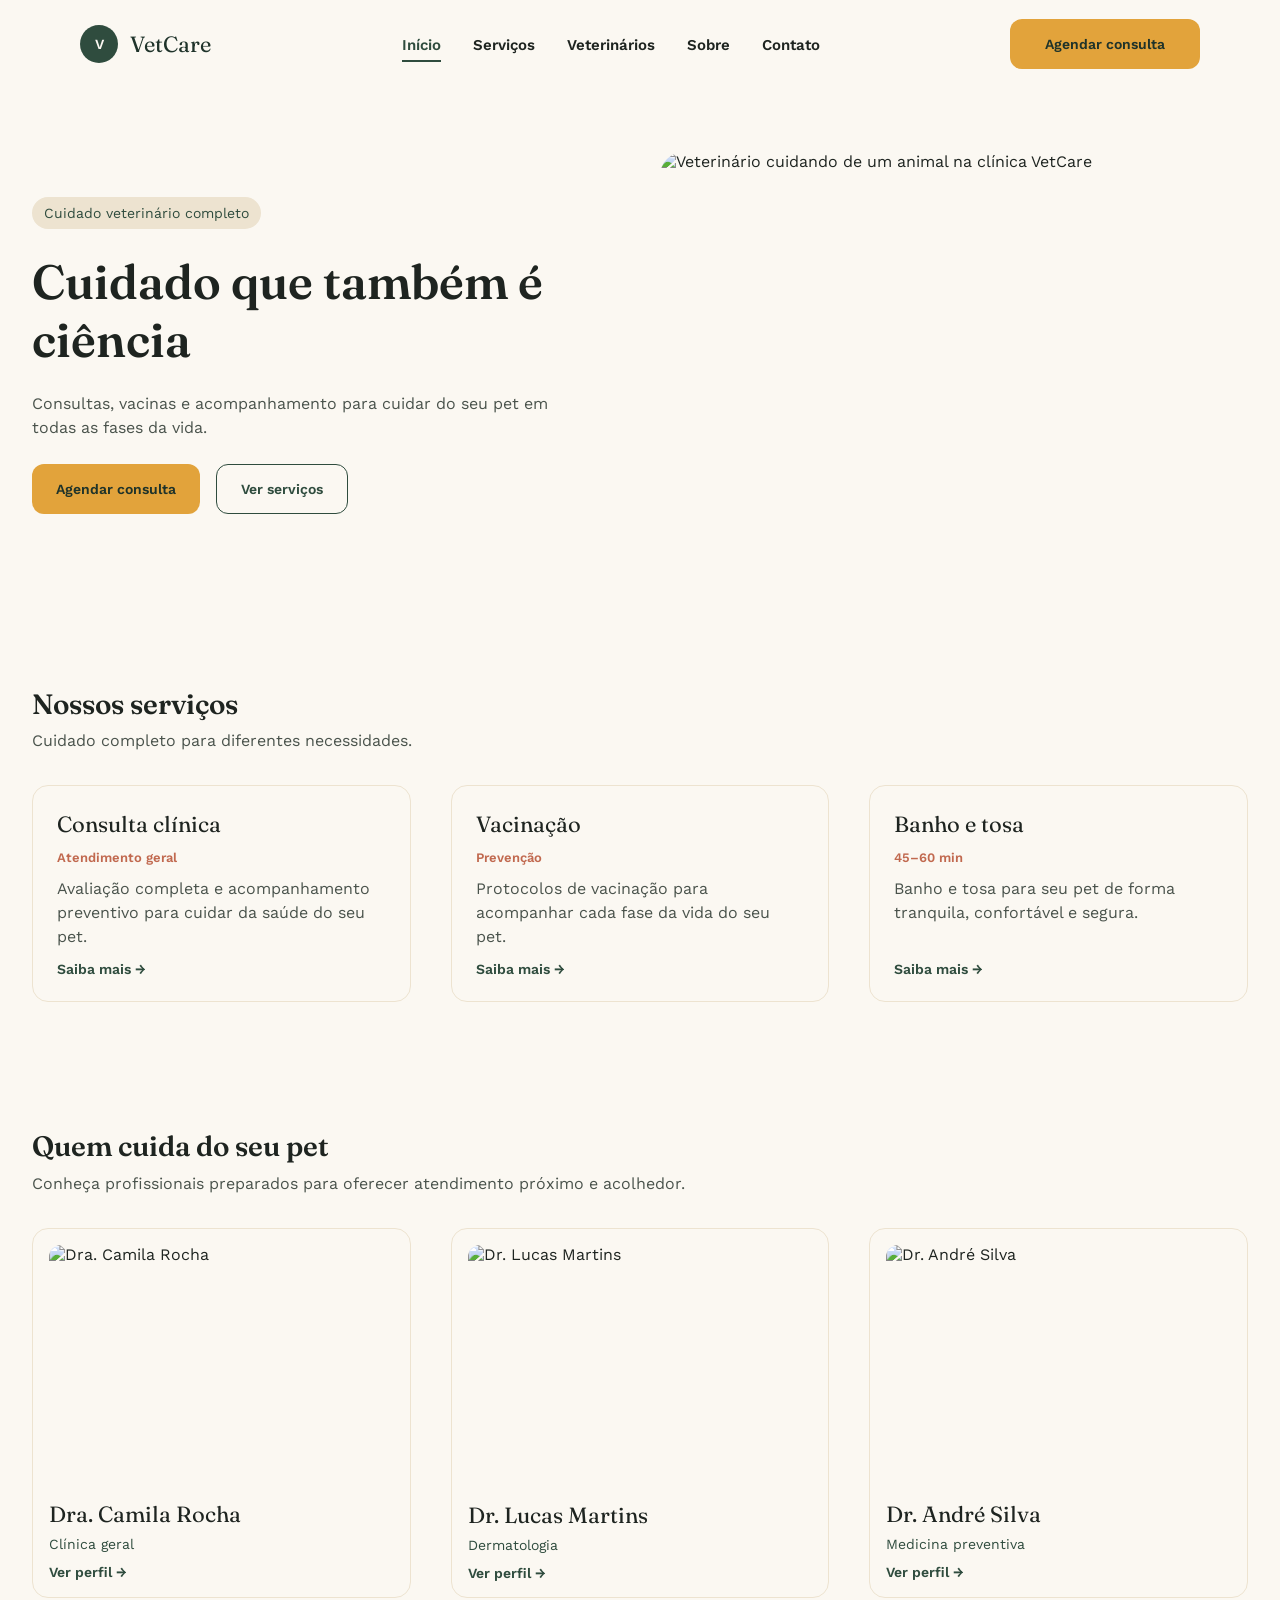
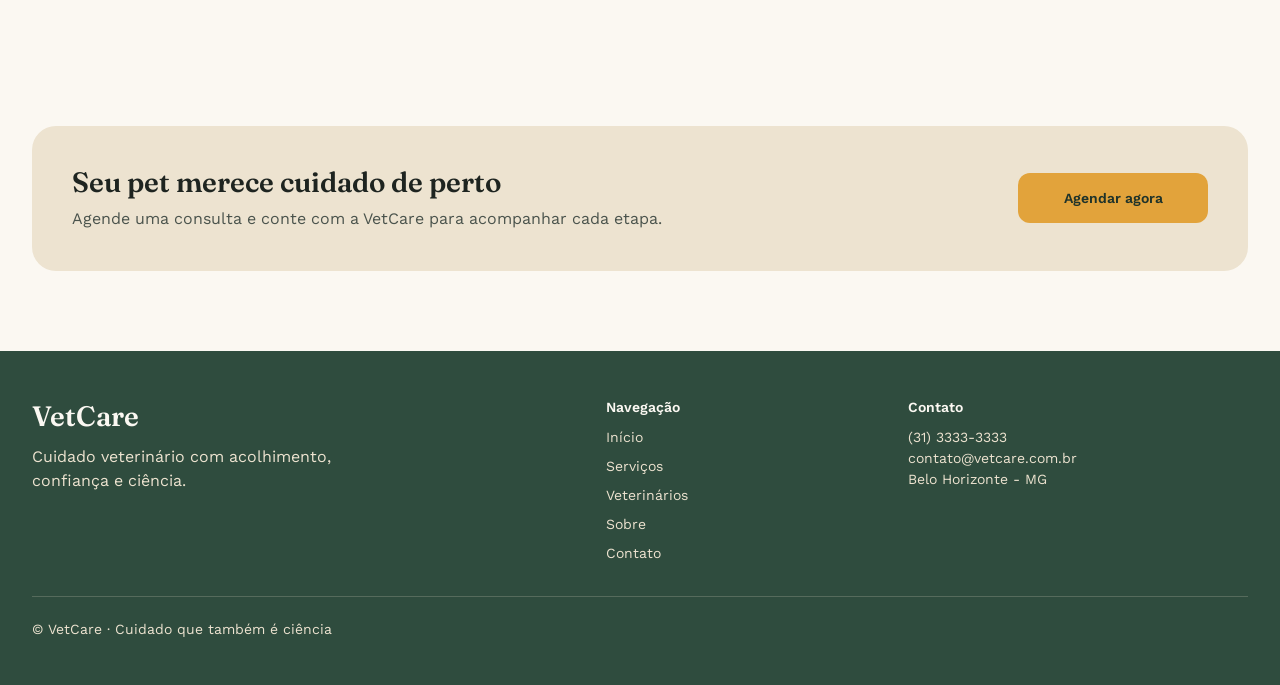
==== index.html @ f1a3d3ef "Pagina_Home" ====
<!DOCTYPE html>
<html lang="pt-BR">

<head>
    <meta charset="UTF-8">

    <meta
        name="viewport"
        content="width=device-width, initial-scale=1.0"
    >

    <title>VetCare | Clínica Veterinária</title>

    <link
        rel="preconnect"
        href="https://fonts.googleapis.com"
    >

    <link
        rel="preconnect"
        href="https://fonts.gstatic.com"
        crossorigin
    >

    <link
        href="https://fonts.googleapis.com/css2?family=Fraunces:opsz,wght@9..144,400;9..144,600&family=Work+Sans:wght@400;600&display=swap"
        rel="stylesheet"
    >

    <link
        rel="stylesheet"
        href="./Styles/Home.css"
    >
</head>

<body>

    <!-- ==================================================
         HEADER
    =================================================== -->

    <header class="cabecalho">

        <div class="cabecalho__conteudo">

            <!-- Logo -->

            <a
                href="./index.html"
                class="logo"
                aria-label="Ir para o início"
            >

                <span
                    class="logo__simbolo"
                    aria-hidden="true"
                >
                    V
                </span>

                <span class="logo__nome">
                    VetCare
                </span>

            </a>


            <!-- Controle do menu mobile -->

            <input
                type="checkbox"
                id="menu-mobile"
                class="menu-mobile__controle"
            >


            <!-- Botão hambúrguer -->

            <label
                for="menu-mobile"
                class="menu-mobile__botao"
                aria-label="Abrir menu"
            >

                <span></span>
                <span></span>
                <span></span>

            </label>


            <!-- Navegação -->

            <nav
                class="navegacao"
                aria-label="Navegação principal"
            >

                <ul class="navegacao__lista">

                    <li>
                        <a
                            href="./index.html"
                            class="navegacao__link navegacao__link--ativo"
                        >
                            Início
                        </a>
                    </li>

                    <li>
                        <a
                            href="./servicos.html"
                            class="navegacao__link"
                        >
                            Serviços
                        </a>
                    </li>

                    <li>
                        <a
                            href="./veterinarios.html"
                            class="navegacao__link"
                        >
                            Veterinários
                        </a>
                    </li>

                    <li>
                        <a
                            href="./sobre.html"
                            class="navegacao__link"
                        >
                            Sobre
                        </a>
                    </li>

                    <li>
                        <a
                            href="./contato.html"
                            class="navegacao__link"
                        >
                            Contato
                        </a>
                    </li>

                </ul>

                <!-- CTA dentro do menu mobile -->

                <a
                    href="./agendamento.html"
                    class="botao botao--primario navegacao__agendar"
                >
                    Agendar consulta
                </a>

            </nav>


            <!-- CTA desktop -->

            <a
                href="./agendamento.html"
                class="botao botao--primario cabecalho__agendar"
            >
                Agendar consulta
            </a>

        </div>

    </header>


    <!-- ==================================================
         CONTEÚDO PRINCIPAL
    =================================================== -->

    <main>

        <!-- ==================================================
             HERO
        =================================================== -->

        <section class="hero">

            <div class="container hero__conteudo">

                <!-- Texto -->

                <div class="hero__texto">

                    <span class="badge">
                        Cuidado veterinário completo
                    </span>

                    <h1 class="hero__titulo">
                        Cuidado que também é ciência
                    </h1>

                    <p class="hero__descricao">
                        Consultas, vacinas e acompanhamento para cuidar
                        do seu pet em todas as fases da vida.
                    </p>

                    <div class="hero__acoes">

                        <a
                            href="./agendamento.html"
                            class="botao botao--primario"
                        >
                            Agendar consulta
                        </a>

                        <a
                            href="./servicos.html"
                            class="botao botao--secundario"
                        >
                            Ver serviços
                        </a>

                    </div>

                </div>


                <!-- Imagem principal -->

                <div class="hero__imagem">

                    <img
                        src="./assets/images/hero-vetcare.jpg"
                        alt="Veterinário cuidando de um animal na clínica VetCare"
                    >

                </div>

            </div>

        </section>


        <!-- ==================================================
             SERVIÇOS
        =================================================== -->

        <section class="servicos">

            <div class="container">

                <header class="secao__cabecalho">

                    <h2 class="secao__titulo">
                        Nossos serviços
                    </h2>

                    <p class="secao__descricao">
                        Cuidado completo para diferentes necessidades.
                    </p>

                </header>


                <!-- ==========================================
                     CARROSSEL MOBILE
                =========================================== -->

                <div class="carrossel-servicos">

                    <div class="carrossel-servicos__trilho">

                        <!-- Slide 01 -->

                        <article class="carrossel-servicos__slide">

                            <img
                                src="./assets/images/servico-consulta.jpg"
                                alt="Consulta veterinária"
                            >

                            <div class="carrossel-servicos__conteudo">

                                <span>
                                    Atendimento geral
                                </span>

                                <h3>
                                    Consulta clínica
                                </h3>

                            </div>

                        </article>


                        <!-- Slide 02 -->

                        <article class="carrossel-servicos__slide">

                            <img
                                src="./assets/images/servico-vacinacao.jpg"
                                alt="Vacinação veterinária"
                            >

                            <div class="carrossel-servicos__conteudo">

                                <span>
                                    Prevenção
                                </span>

                                <h3>
                                    Vacinação
                                </h3>

                            </div>

                        </article>


                        <!-- Slide 03 -->

                        <article class="carrossel-servicos__slide">

                            <img
                                src="./assets/images/servico-banho-tosa.jpg"
                                alt="Serviço de banho e tosa"
                            >

                            <div class="carrossel-servicos__conteudo">

                                <span>
                                    Cuidado
                                </span>

                                <h3>
                                    Banho e tosa
                                </h3>

                            </div>

                        </article>


                        <!--
                            Repetimos o primeiro slide no final.

                            Isso ajuda a deixar a animação automática
                            mais suave quando trabalharmos com keyframes.
                        -->

                        <article
                            class="carrossel-servicos__slide"
                            aria-hidden="true"
                        >

                            <img
                                src="./assets/images/servico-consulta.jpg"
                                alt=""
                            >

                            <div class="carrossel-servicos__conteudo">

                                <span>
                                    Atendimento geral
                                </span>

                                <h3>
                                    Consulta clínica
                                </h3>

                            </div>

                        </article>

                    </div>

                </div>


                <!-- ==========================================
                     CARDS DESKTOP
                =========================================== -->

                <div class="servicos__grade">

                    <!-- Serviço 01 -->

                    <article class="card-servico">

                        <h3 class="card-servico__titulo">
                            Consulta clínica
                        </h3>

                        <span class="card-servico__categoria">
                            Atendimento geral
                        </span>

                        <p class="card-servico__descricao">
                            Avaliação completa e acompanhamento preventivo
                            para cuidar da saúde do seu pet.
                        </p>

                        <a
                            href="./detalhes-servico.html"
                            class="card-servico__link"
                        >
                            Saiba mais →
                        </a>

                    </article>


                    <!-- Serviço 02 -->

                    <article class="card-servico">

                        <h3 class="card-servico__titulo">
                            Vacinação
                        </h3>

                        <span class="card-servico__categoria">
                            Prevenção
                        </span>

                        <p class="card-servico__descricao">
                            Protocolos de vacinação para acompanhar
                            cada fase da vida do seu pet.
                        </p>

                        <a
                            href="./detalhes-servico.html"
                            class="card-servico__link"
                        >
                            Saiba mais →
                        </a>

                    </article>


                    <!-- Serviço 03 -->

                    <article class="card-servico">

                        <h3 class="card-servico__titulo">
                            Banho e tosa
                        </h3>

                        <span class="card-servico__categoria">
                            45–60 min
                        </span>

                        <p class="card-servico__descricao">
                            Banho e tosa para seu pet de forma
                            tranquila, confortável e segura.
                        </p>

                        <a
                            href="./detalhes-servico.html"
                            class="card-servico__link"
                        >
                            Saiba mais →
                        </a>

                    </article>

                </div>

            </div>

        </section>


        <!-- ==================================================
             VETERINÁRIOS
        =================================================== -->

        <section class="veterinarios">

            <div class="container">

                <header class="secao__cabecalho">

                    <h2 class="secao__titulo">
                        Quem cuida do seu pet
                    </h2>

                    <p class="secao__descricao">
                        Conheça profissionais preparados para oferecer
                        atendimento próximo e acolhedor.
                    </p>

                </header>


                <div class="veterinarios__grade">

                    <!-- Camila -->

                    <article class="card-veterinario">

                        <div class="card-veterinario__imagem">

                            <img
                                src="./assets/images/camila-rocha.jpg"
                                alt="Dra. Camila Rocha"
                            >

                        </div>

                        <div class="card-veterinario__conteudo">

                            <h3 class="card-veterinario__nome">
                                Dra. Camila Rocha
                            </h3>

                            <p class="card-veterinario__especialidade">
                                Clínica geral
                            </p>

                            <a
                                href="./perfil-veterinario.html"
                                class="card-veterinario__link"
                            >
                                Ver perfil →
                            </a>

                        </div>

                    </article>


                    <!-- Lucas -->

                    <article class="card-veterinario">

                        <div class="card-veterinario__imagem">

                            <img
                                src="./assets/images/lucas-martins.jpg"
                                alt="Dr. Lucas Martins"
                            >

                        </div>

                        <div class="card-veterinario__conteudo">

                            <h3 class="card-veterinario__nome">
                                Dr. Lucas Martins
                            </h3>

                            <p class="card-veterinario__especialidade">
                                Dermatologia
                            </p>

                            <a
                                href="./perfil-veterinario.html"
                                class="card-veterinario__link"
                            >
                                Ver perfil →
                            </a>

                        </div>

                    </article>


                    <!-- André -->

                    <article class="card-veterinario">

                        <div class="card-veterinario__imagem">

                            <img
                                src="./assets/images/andre-silva.jpg"
                                alt="Dr. André Silva"
                            >

                        </div>

                        <div class="card-veterinario__conteudo">

                            <h3 class="card-veterinario__nome">
                                Dr. André Silva
                            </h3>

                            <p class="card-veterinario__especialidade">
                                Medicina preventiva
                            </p>

                            <a
                                href="./perfil-veterinario.html"
                                class="card-veterinario__link"
                            >
                                Ver perfil →
                            </a>

                        </div>

                    </article>

                </div>

            </div>

        </section>


        <!-- ==================================================
             CTA FINAL
        =================================================== -->

        <section class="cta-final">

            <div class="container">

                <div class="cta-final__conteudo">

                    <div>

                        <h2 class="cta-final__titulo">
                            Seu pet merece cuidado de perto
                        </h2>

                        <p class="cta-final__descricao">
                            Agende uma consulta e conte com a VetCare
                            para acompanhar cada etapa.
                        </p>

                    </div>

                    <a
                        href="./agendamento.html"
                        class="botao botao--primario"
                    >
                        Agendar agora
                    </a>

                </div>

            </div>

        </section>

    </main>


    <!-- ==================================================
         FOOTER
         No CSS ele será exibido apenas no desktop
    =================================================== -->

    <footer class="rodape">

        <div class="container rodape__conteudo">

            <!-- Marca -->

            <div class="rodape__marca">

                <h2 class="rodape__logo">
                    VetCare
                </h2>

                <p>
                    Cuidado veterinário com acolhimento,
                    confiança e ciência.
                </p>

            </div>


            <!-- Navegação -->

            <div class="rodape__coluna">

                <h3>
                    Navegação
                </h3>

                <nav aria-label="Navegação do rodapé">

                    <ul>

                        <li>
                            <a href="./index.html">
                                Início
                            </a>
                        </li>

                        <li>
                            <a href="./servicos.html">
                                Serviços
                            </a>
                        </li>

                        <li>
                            <a href="./veterinarios.html">
                                Veterinários
                            </a>
                        </li>

                        <li>
                            <a href="./sobre.html">
                                Sobre
                            </a>
                        </li>

                        <li>
                            <a href="./contato.html">
                                Contato
                            </a>
                        </li>

                    </ul>

                </nav>

            </div>


            <!-- Contato -->

            <div class="rodape__coluna">

                <h3>
                    Contato
                </h3>

                <address>

                    <p>
                        (31) 3333-3333
                    </p>

                    <p>
                        contato@vetcare.com.br
                    </p>

                    <p>
                        Belo Horizonte - MG
                    </p>

                </address>

            </div>

        </div>


        <div class="container rodape__inferior">

            <p>
                © VetCare · Cuidado que também é ciência
            </p>

        </div>

    </footer>

</body>

</html>
---- Styles/Home.css ----
/* =========================================================
   VETCARE
   HOME - MOBILE + DESKTOP
========================================================= */


/* =========================================================
   VARIÁVEIS
========================================================= */

:root{
    --cor-primaria: #2F4C3E;
    --cor-primaria-escura: #1F332A;

    --cor-areia: #EDE3D0;
    --cor-terracota: #C1694F;
    --cor-acao: #E2A33B;

    --cor-fundo: #FBF8F2;
    --cor-texto: #1E2420;
    --cor-texto-secundario: #4A534C;

    --cor-branca: #FFFFFF;
    --cor-borda: #EDE3D0;

    --fonte-titulo: "Fraunces", serif;
    --fonte-corpo: "Work Sans", sans-serif;

    --raio-pequeno: 12px;
    --raio-medio: 16px;
    --raio-grande: 24px;

    --espaco-8: 8px;
    --espaco-12: 12px;
    --espaco-16: 16px;
    --espaco-20: 20px;
    --espaco-24: 24px;
    --espaco-32: 32px;
    --espaco-40: 40px;
    --espaco-48: 48px;
    --espaco-64: 64px;
    --espaco-80: 80px;
}


/* =========================================================
   RESET
========================================================= */

*{
    margin: 0;
    padding: 0;
    box-sizing: border-box;
}

html{
    scroll-behavior: smooth;
}

body{
    min-height: 100vh;
    background-color: var(--cor-fundo);
    color: var(--cor-texto);
    font-family: var(--fonte-corpo);
}

img{
    width: 100%;
    height: auto;
    display: block;
}

a{
    color: inherit;
    text-decoration: none;
}

ul{
    list-style: none;
}

button,
input{
    font: inherit;
}


/* =========================================================
   CONTAINER
========================================================= */

.container{
    width: min(100% - 32px, 1280px);
    margin: 0 auto;
}


/* =========================================================
   BOTÕES
========================================================= */

.botao{
    min-height: 50px;
    padding: 0 24px;

    display: inline-flex;
    align-items: center;
    justify-content: center;

    border-radius: var(--raio-pequeno);

    font-size: 14px;
    font-weight: 600;

    transition:
        transform 0.2s ease,
        background-color 0.2s ease,
        color 0.2s ease;
}

.botao:hover{
    transform: translateY(-2px);
}

.botao--primario{
    background-color: var(--cor-acao);
    color: var(--cor-primaria-escura);
}

.botao--primario:hover{
    background-color: #D49431;
}

.botao--secundario{
    background-color: transparent;
    color: var(--cor-primaria);

    border: 1px solid var(--cor-primaria);
}

.botao--secundario:hover{
    background-color: var(--cor-primaria);
    color: var(--cor-fundo);
}


/* =========================================================
   HEADER
========================================================= */

.cabecalho{
    width: 100%;
    background-color: var(--cor-fundo);

    position: relative;
    z-index: 10;
}

.cabecalho__conteudo{
    min-height: 72px;

    display: flex;
    align-items: center;
    justify-content: space-between;

    padding: 0 16px;
}


/* =========================================================
   LOGO
========================================================= */

.logo{
    display: flex;
    align-items: center;
    gap: 8px;
}

.logo__simbolo{
    width: 32px;
    height: 32px;

    display: flex;
    align-items: center;
    justify-content: center;

    border-radius: 50%;

    background-color: var(--cor-primaria);
    color: var(--cor-fundo);

    font-size: 14px;
    font-weight: 600;
}

.logo__nome{
    font-family: var(--fonte-titulo);
    font-size: 22px;

    color: var(--cor-primaria-escura);
}


/* =========================================================
   MENU MOBILE
========================================================= */

.menu-mobile__controle{
    display: none;
}

.menu-mobile__botao{
    width: 44px;
    height: 44px;

    display: flex;
    flex-direction: column;
    align-items: center;
    justify-content: center;

    gap: 6px;

    background-color: var(--cor-areia);

    border-radius: var(--raio-pequeno);

    cursor: pointer;

    position: relative;
    z-index: 20;
}

.menu-mobile__botao span{
    width: 20px;
    height: 2px;

    background-color: var(--cor-primaria);

    border-radius: 2px;

    transition:
        transform 0.25s ease,
        opacity 0.25s ease;
}


/* =========================================================
   NAVEGAÇÃO MOBILE
========================================================= */

.navegacao{
    width: 100%;

    position: absolute;

    top: 72px;
    left: 0;

    padding: 24px 16px;

    background-color: var(--cor-fundo);

    display: flex;
    flex-direction: column;

    gap: 24px;

    border-top: 1px solid var(--cor-borda);

    opacity: 0;
    visibility: hidden;

    transform: translateY(-15px);

    transition:
        opacity 0.25s ease,
        transform 0.25s ease,
        visibility 0.25s ease;
}

.navegacao__lista{
    display: flex;
    flex-direction: column;

    gap: 20px;
}

.navegacao__link{
    font-size: 15px;
    font-weight: 600;

    color: var(--cor-texto);
}

.navegacao__link--ativo{
    color: var(--cor-primaria);
}

.navegacao__agendar{
    width: 100%;
}

.cabecalho__agendar{
    display: none;
}


/* =========================================================
   ABRIR MENU
========================================================= */

.menu-mobile__controle:checked ~ .navegacao{
    opacity: 1;
    visibility: visible;

    transform: translateY(0);
}


/* animação do hambúrguer */

.menu-mobile__controle:checked + .menu-mobile__botao span:nth-child(1){
    transform: translateY(8px) rotate(45deg);
}

.menu-mobile__controle:checked + .menu-mobile__botao span:nth-child(2){
    opacity: 0;
}

.menu-mobile__controle:checked + .menu-mobile__botao span:nth-child(3){
    transform: translateY(-8px) rotate(-45deg);
}


/* =========================================================
   HERO
========================================================= */

.hero{
    padding: 24px 0 40px;
}

.hero__conteudo{
    display: flex;
    flex-direction: column;

    gap: 24px;
}

.hero__texto{
    display: flex;
    flex-direction: column;

    gap: 16px;
}

.badge{
    width: fit-content;

    padding: 8px 12px;

    border-radius: 999px;

    background-color: var(--cor-areia);

    color: var(--cor-primaria);

    font-size: 14px;
}

.hero__titulo{
    font-family: var(--fonte-titulo);

    font-size: 36px;
    font-weight: 600;

    line-height: 1.2;

    color: var(--cor-texto);
}

.hero__descricao{
    font-size: 16px;
    line-height: 1.5;

    color: var(--cor-texto-secundario);
}

.hero__acoes{
    display: flex;
    flex-direction: column;

    gap: 12px;
}

.hero__acoes .botao{
    width: 100%;
}

.hero__imagem{
    width: 100%;

    border-radius: var(--raio-grande);

    overflow: hidden;
}

.hero__imagem img{
    width: 100%;
    aspect-ratio: 358 / 233;

    object-fit: cover;
}


/* =========================================================
   CABEÇALHO DE SEÇÃO
========================================================= */

.secao__cabecalho{
    margin-bottom: 24px;
}

.secao__titulo{
    margin-bottom: 8px;

    font-family: var(--fonte-titulo);

    font-size: 28px;
    font-weight: 600;

    line-height: 1.2;
}

.secao__descricao{
    font-size: 14px;
    line-height: 1.5;

    color: var(--cor-texto-secundario);
}


/* =========================================================
   SERVIÇOS
========================================================= */

.servicos{
    padding: 40px 0;
}


/* =========================================================
   CARROSSEL MOBILE
========================================================= */

.carrossel-servicos{
    width: 100%;

    overflow: hidden;

    border-radius: var(--raio-grande);
}

.carrossel-servicos__trilho{
    display: flex;

    width: 400%;

    animation: moverCarrossel 14s infinite ease-in-out;
}

.carrossel-servicos__slide{
    width: 25%;

    position: relative;

    flex-shrink: 0;

    overflow: hidden;

    border-radius: var(--raio-grande);
}

.carrossel-servicos__slide img{
    width: 100%;
    aspect-ratio: 358 / 233;

    object-fit: cover;
}

.carrossel-servicos__conteudo{
    width: 100%;

    position: absolute;

    left: 0;
    bottom: 0;

    padding: 24px 20px 18px;

    background:
        linear-gradient(
            to top,
            rgba(31, 51, 42, 0.92),
            rgba(31, 51, 42, 0)
        );

    color: var(--cor-fundo);
}

.carrossel-servicos__conteudo span{
    display: block;

    margin-bottom: 4px;

    font-size: 13px;
    font-weight: 600;
}

.carrossel-servicos__conteudo h3{
    font-family: var(--fonte-titulo);

    font-size: 24px;
    font-weight: 600;
}


/* =========================================================
   ANIMAÇÃO DO CARROSSEL
========================================================= */

@keyframes moverCarrossel{

    /* Slide 01 parado */

    0%{
        transform: translateX(0);
    }

    20%{
        transform: translateX(0);
    }


    /* Vai para slide 02 */

    27%{
        transform: translateX(-25%);
    }

    47%{
        transform: translateX(-25%);
    }


    /* Vai para slide 03 */

    54%{
        transform: translateX(-50%);
    }

    74%{
        transform: translateX(-50%);
    }


    /* Vai para cópia do slide 01 */

    81%{
        transform: translateX(-75%);
    }

    94%{
        transform: translateX(-75%);
    }


    /* Fecha o ciclo */

    100%{
        transform: translateX(-75%);
    }
}


/* =========================================================
   SERVIÇOS DESKTOP
========================================================= */

.servicos__grade{
    display: none;
}


/* =========================================================
   CARD SERVIÇO
========================================================= */

.card-servico{
    padding: 24px;

    display: flex;
    flex-direction: column;

    gap: 12px;

    background-color: var(--cor-fundo);

    border: 1px solid var(--cor-areia);

    border-radius: var(--raio-medio);

    transition:
        transform 0.2s ease,
        box-shadow 0.2s ease;
}

.card-servico:hover{
    transform: translateY(-4px);

    box-shadow:
        0 10px 25px rgba(31, 51, 42, 0.08);
}

.card-servico__titulo{
    font-family: var(--fonte-titulo);

    font-size: 22px;
    font-weight: 400;
}

.card-servico__categoria{
    font-size: 13px;
    font-weight: 600;

    color: var(--cor-terracota);
}

.card-servico__descricao{
    font-size: 16px;
    line-height: 1.5;

    color: var(--cor-texto-secundario);
}

.card-servico__link{
    width: fit-content;

    margin-top: auto;

    font-size: 14px;
    font-weight: 600;

    color: var(--cor-primaria);
}


/* =========================================================
   VETERINÁRIOS
========================================================= */

.veterinarios{
    padding: 40px 0;
}

.veterinarios__grade{
    display: grid;
    grid-template-columns: 1fr;

    gap: 24px;
}


/* =========================================================
   CARD VETERINÁRIO
========================================================= */

.card-veterinario{
    padding: 16px;

    background-color: var(--cor-fundo);

    border: 1px solid var(--cor-areia);

    border-radius: var(--raio-medio);

    overflow: hidden;

    transition:
        transform 0.2s ease,
        box-shadow 0.2s ease;
}

.card-veterinario:hover{
    transform: translateY(-4px);

    box-shadow:
        0 10px 25px rgba(31, 51, 42, 0.08);
}

.card-veterinario__imagem{
    width: 100%;

    margin-bottom: 12px;

    border-radius: var(--raio-pequeno);

    overflow: hidden;
}

.card-veterinario__imagem img{
    width: 100%;
    aspect-ratio: 326 / 170;

    object-fit: cover;
}

.card-veterinario__conteudo{
    display: flex;
    flex-direction: column;

    gap: 8px;
}

.card-veterinario__nome{
    font-family: var(--fonte-titulo);

    font-size: 22px;
    font-weight: 400;
}

.card-veterinario__especialidade{
    font-size: 14px;

    color: var(--cor-primaria);
}

.card-veterinario__link{
    width: fit-content;

    margin-top: 4px;

    font-size: 14px;
    font-weight: 600;

    color: var(--cor-primaria);
}


/* =========================================================
   CTA FINAL
========================================================= */

.cta-final{
    padding: 40px 0 56px;
}

.cta-final__conteudo{
    padding: 24px;

    display: flex;
    flex-direction: column;

    gap: 20px;

    background-color: var(--cor-areia);

    border-radius: var(--raio-grande);
}

.cta-final__titulo{
    margin-bottom: 8px;

    font-family: var(--fonte-titulo);

    font-size: 28px;
    font-weight: 600;

    line-height: 1.2;
}

.cta-final__descricao{
    font-size: 16px;
    line-height: 1.5;

    color: var(--cor-texto-secundario);
}

.cta-final .botao{
    width: 100%;
}


/* =========================================================
   FOOTER
========================================================= */

.rodape{
    display: none;
}


/* =========================================================
   TABLET
========================================================= */

@media (min-width: 700px){

    .container{
        width: min(100% - 64px, 1280px);
    }

    .hero__acoes{
        flex-direction: row;
    }

    .hero__acoes .botao{
        width: auto;
    }

    .veterinarios__grade{
        grid-template-columns: repeat(2, 1fr);
    }

    .cta-final__conteudo{
        padding: 32px;
    }

}


/* =========================================================
   DESKTOP
========================================================= */

@media (min-width: 1000px){

    /* =====================================================
       HEADER
    ====================================================== */

    .cabecalho__conteudo{
        width: min(100% - 160px, 1280px);

        min-height: 88px;

        margin: 0 auto;
        padding: 0;
    }

    .logo{
        gap: 12px;
    }

    .logo__simbolo{
        width: 38px;
        height: 38px;
    }

    .menu-mobile__botao{
        display: none;
    }

    .navegacao{
        width: auto;

        position: static;

        padding: 0;

        display: block;

        background-color: transparent;

        border: 0;

        opacity: 1;
        visibility: visible;

        transform: none;
    }

    .navegacao__lista{
        flex-direction: row;

        gap: 32px;
    }

    .navegacao__link{
        position: relative;
    }

    .navegacao__link::after{
        content: "";

        width: 0;
        height: 2px;

        position: absolute;

        left: 0;
        bottom: -8px;

        background-color: var(--cor-primaria);

        transition: width 0.2s ease;
    }

    .navegacao__link:hover::after,
    .navegacao__link--ativo::after{
        width: 100%;
    }

    .navegacao__agendar{
        display: none;
    }

    .cabecalho__agendar{
        display: inline-flex;

        width: 190px;
    }


    /* =====================================================
       HERO
    ====================================================== */

    .hero{
        padding: 64px 0;
    }

    .hero__conteudo{
        display: grid;

        grid-template-columns: 1fr 1fr;

        gap: 40px;

        align-items: center;
    }

    .hero__texto{
        gap: 24px;
    }

    .hero__titulo{
        max-width: 620px;

        font-size: 48px;
    }

    .hero__descricao{
        max-width: 540px;
    }

    .hero__acoes{
        flex-direction: row;

        gap: 16px;
    }

    .hero__acoes .botao{
        width: auto;
    }

    .hero__imagem img{
        aspect-ratio: 620 / 430;
    }


    /* =====================================================
       SEÇÕES
    ====================================================== */

    .secao__cabecalho{
        margin-bottom: 32px;
    }

    .secao__descricao{
        font-size: 16px;
    }


    /* =====================================================
       SERVIÇOS
    ====================================================== */

    .servicos{
        padding: 64px 0;
    }

    .carrossel-servicos{
        display: none;
    }

    .servicos__grade{
        display: grid;

        grid-template-columns: repeat(3, 1fr);

        gap: 40px;
    }


    /* =====================================================
       VETERINÁRIOS
    ====================================================== */

    .veterinarios{
        padding: 64px 0;
    }

    .veterinarios__grade{
        grid-template-columns: repeat(3, 1fr);

        gap: 40px;
    }

    .card-veterinario__imagem img{
        aspect-ratio: 368 / 260;
    }


    /* =====================================================
       CTA FINAL
    ====================================================== */

    .cta-final{
        padding: 64px 0 80px;
    }

    .cta-final__conteudo{
        padding: 40px;

        flex-direction: row;
        align-items: center;
        justify-content: space-between;
    }

    .cta-final__conteudo > div{
        max-width: 700px;
    }

    .cta-final .botao{
        width: 190px;
        flex-shrink: 0;
    }


    /* =====================================================
       FOOTER
    ====================================================== */

    .rodape{
        display: block;

        padding: 48px 0;

        background-color: var(--cor-primaria);

        color: var(--cor-fundo);
    }

    .rodape__conteudo{
        display: grid;

        grid-template-columns:
            1.5fr
            0.7fr
            1fr;

        gap: 64px;
    }

    .rodape__marca{
        max-width: 380px;
    }

    .rodape__logo{
        margin-bottom: 12px;

        font-family: var(--fonte-titulo);

        font-size: 28px;
        font-weight: 600;
    }

    .rodape__marca p{
        font-size: 16px;
        line-height: 1.5;

        color: var(--cor-areia);
    }

    .rodape__coluna h3{
        margin-bottom: 12px;

        font-size: 14px;
        font-weight: 600;
    }

    .rodape__coluna ul{
        display: flex;
        flex-direction: column;

        gap: 8px;
    }

    .rodape__coluna a,
    .rodape__coluna p{
        font-size: 14px;
        line-height: 1.5;

        color: var(--cor-areia);
    }

    .rodape__coluna address{
        font-style: normal;
    }

    .rodape__inferior{
        margin-top: 32px;
        padding-top: 24px;

        border-top:
            1px solid rgba(237, 227, 208, 0.2);
    }

    .rodape__inferior p{
        font-size: 14px;

        color: var(--cor-areia);
    }

}


/* =========================================================
   DESKTOP GRANDE
========================================================= */

@media (min-width: 1440px){

    .container{
        width: 1280px;
    }

}


/* =========================================================
   ACESSIBILIDADE
   REDUZ ANIMAÇÕES SE O USUÁRIO PREFERIR
========================================================= */

@media (prefers-reduced-motion: reduce){

    *{
        scroll-behavior: auto !important;
    }

    .carrossel-servicos__trilho{
        animation: none;
    }

    .botao,
    .card-servico,
    .card-veterinario,
    .menu-mobile__botao span{
        transition: none;
    }

}
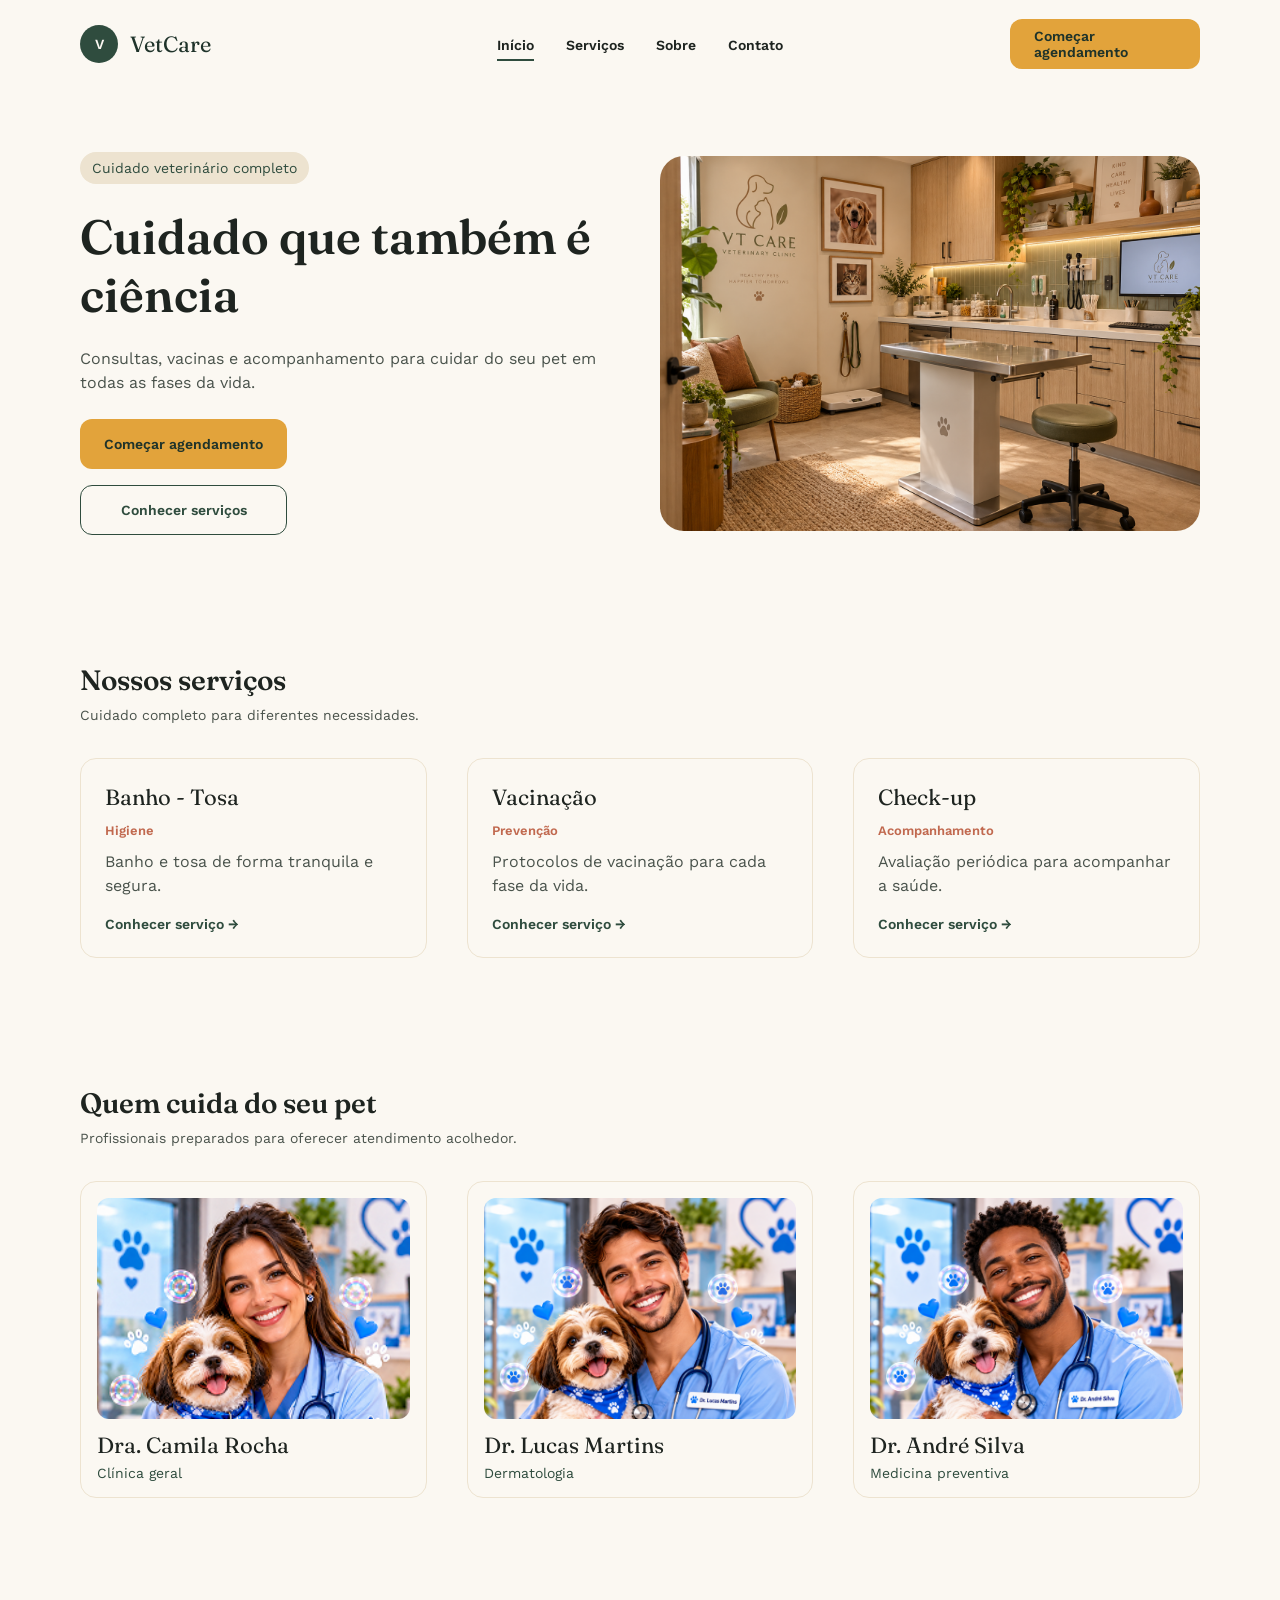
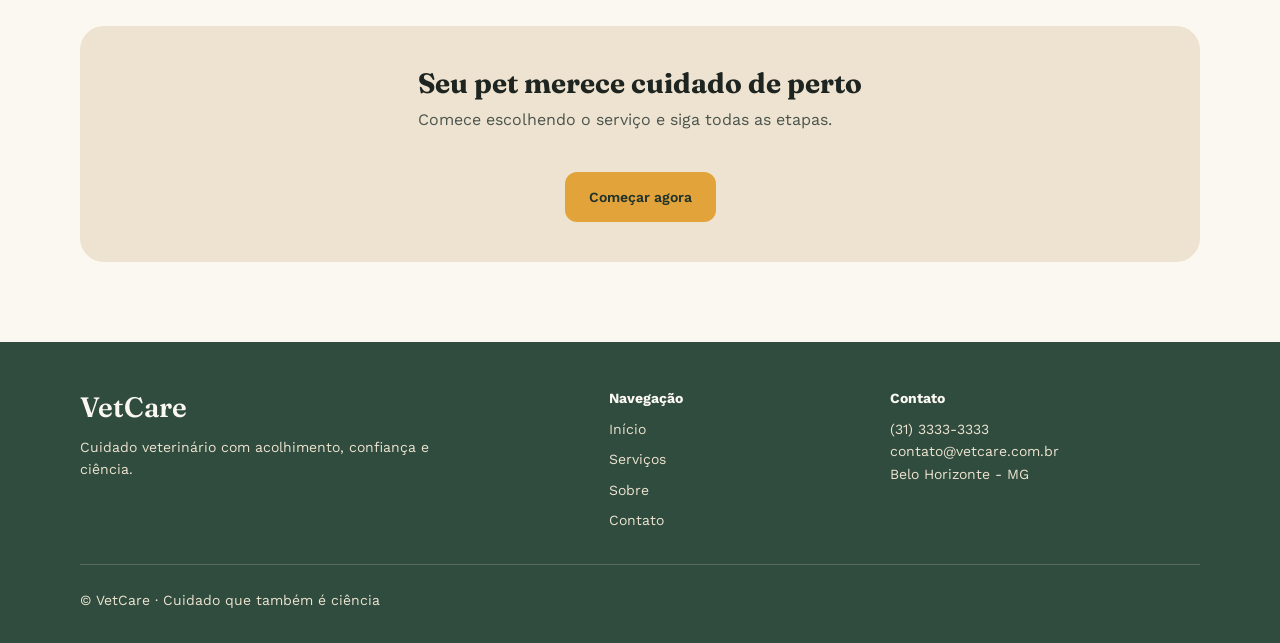
==== commit 7a5546e5: "Paginas_Criadas_e_Finalizadas" ====
--- a/index.html
+++ b/index.html
@@ -1,761 +1,234 @@
 <!DOCTYPE html>
 <html lang="pt-BR">
-
-<head>
-    <meta charset="UTF-8">
-
-    <meta
-        name="viewport"
-        content="width=device-width, initial-scale=1.0"
-    >
-
-    <title>VetCare | Clínica Veterinária</title>
-
-    <link
-        rel="preconnect"
-        href="https://fonts.googleapis.com"
-    >
-
-    <link
-        rel="preconnect"
-        href="https://fonts.gstatic.com"
-        crossorigin
-    >
-
-    <link
-        href="https://fonts.googleapis.com/css2?family=Fraunces:opsz,wght@9..144,400;9..144,600&family=Work+Sans:wght@400;600&display=swap"
-        rel="stylesheet"
-    >
-
-    <link
-        rel="stylesheet"
-        href="./Styles/Home.css"
-    >
-</head>
-
-<body>
-
-    <!-- ==================================================
-         HEADER
-    =================================================== -->
-
-    <header class="cabecalho">
-
-        <div class="cabecalho__conteudo">
-
-            <!-- Logo -->
-
-            <a
-                href="./index.html"
-                class="logo"
-                aria-label="Ir para o início"
-            >
-
-                <span
-                    class="logo__simbolo"
-                    aria-hidden="true"
-                >
-                    V
-                </span>
-
-                <span class="logo__nome">
-                    VetCare
-                </span>
-
-            </a>
-
-
-            <!-- Controle do menu mobile -->
-
-            <input
-                type="checkbox"
-                id="menu-mobile"
-                class="menu-mobile__controle"
-            >
-
-
-            <!-- Botão hambúrguer -->
-
-            <label
-                for="menu-mobile"
-                class="menu-mobile__botao"
-                aria-label="Abrir menu"
-            >
-
-                <span></span>
-                <span></span>
-                <span></span>
-
-            </label>
-
-
-            <!-- Navegação -->
-
-            <nav
-                class="navegacao"
-                aria-label="Navegação principal"
-            >
-
-                <ul class="navegacao__lista">
-
-                    <li>
-                        <a
-                            href="./index.html"
-                            class="navegacao__link navegacao__link--ativo"
-                        >
-                            Início
-                        </a>
-                    </li>
-
-                    <li>
-                        <a
-                            href="./servicos.html"
-                            class="navegacao__link"
-                        >
-                            Serviços
-                        </a>
-                    </li>
-
-                    <li>
-                        <a
-                            href="./veterinarios.html"
-                            class="navegacao__link"
-                        >
-                            Veterinários
-                        </a>
-                    </li>
-
-                    <li>
-                        <a
-                            href="./sobre.html"
-                            class="navegacao__link"
-                        >
-                            Sobre
-                        </a>
-                    </li>
-
-                    <li>
-                        <a
-                            href="./contato.html"
-                            class="navegacao__link"
-                        >
-                            Contato
-                        </a>
-                    </li>
-
-                </ul>
-
-                <!-- CTA dentro do menu mobile -->
-
-                <a
-                    href="./agendamento.html"
-                    class="botao botao--primario navegacao__agendar"
-                >
-                    Agendar consulta
-                </a>
-
-            </nav>
-
-
-            <!-- CTA desktop -->
-
-            <a
-                href="./agendamento.html"
-                class="botao botao--primario cabecalho__agendar"
-            >
-                Agendar consulta
-            </a>
-
-        </div>
-
-    </header>
-
-
-    <!-- ==================================================
-         CONTEÚDO PRINCIPAL
-    =================================================== -->
-
-    <main>
-
-        <!-- ==================================================
-             HERO
-        =================================================== -->
-
-        <section class="hero">
-
-            <div class="container hero__conteudo">
-
-                <!-- Texto -->
-
-                <div class="hero__texto">
-
-                    <span class="badge">
-                        Cuidado veterinário completo
-                    </span>
-
-                    <h1 class="hero__titulo">
-                        Cuidado que também é ciência
-                    </h1>
-
-                    <p class="hero__descricao">
-                        Consultas, vacinas e acompanhamento para cuidar
-                        do seu pet em todas as fases da vida.
-                    </p>
-
-                    <div class="hero__acoes">
-
-                        <a
-                            href="./agendamento.html"
-                            class="botao botao--primario"
-                        >
-                            Agendar consulta
-                        </a>
-
-                        <a
-                            href="./servicos.html"
-                            class="botao botao--secundario"
-                        >
-                            Ver serviços
-                        </a>
-
-                    </div>
-
-                </div>
-
-
-                <!-- Imagem principal -->
-
-                <div class="hero__imagem">
-
-                    <img
-                        src="./assets/images/hero-vetcare.jpg"
-                        alt="Veterinário cuidando de um animal na clínica VetCare"
-                    >
-
-                </div>
-
-            </div>
-
-        </section>
-
-
-        <!-- ==================================================
-             SERVIÇOS
-        =================================================== -->
-
-        <section class="servicos">
-
-            <div class="container">
-
-                <header class="secao__cabecalho">
-
-                    <h2 class="secao__titulo">
-                        Nossos serviços
-                    </h2>
-
-                    <p class="secao__descricao">
-                        Cuidado completo para diferentes necessidades.
-                    </p>
-
-                </header>
-
-
-                <!-- ==========================================
-                     CARROSSEL MOBILE
-                =========================================== -->
-
-                <div class="carrossel-servicos">
-
-                    <div class="carrossel-servicos__trilho">
-
-                        <!-- Slide 01 -->
-
-                        <article class="carrossel-servicos__slide">
-
-                            <img
-                                src="./assets/images/servico-consulta.jpg"
-                                alt="Consulta veterinária"
-                            >
-
-                            <div class="carrossel-servicos__conteudo">
-
-                                <span>
-                                    Atendimento geral
-                                </span>
-
-                                <h3>
-                                    Consulta clínica
-                                </h3>
-
-                            </div>
-
-                        </article>
-
-
-                        <!-- Slide 02 -->
-
-                        <article class="carrossel-servicos__slide">
-
-                            <img
-                                src="./assets/images/servico-vacinacao.jpg"
-                                alt="Vacinação veterinária"
-                            >
-
-                            <div class="carrossel-servicos__conteudo">
-
-                                <span>
-                                    Prevenção
-                                </span>
-
-                                <h3>
-                                    Vacinação
-                                </h3>
-
-                            </div>
-
-                        </article>
-
-
-                        <!-- Slide 03 -->
-
-                        <article class="carrossel-servicos__slide">
-
-                            <img
-                                src="./assets/images/servico-banho-tosa.jpg"
-                                alt="Serviço de banho e tosa"
-                            >
-
-                            <div class="carrossel-servicos__conteudo">
-
-                                <span>
-                                    Cuidado
-                                </span>
-
-                                <h3>
-                                    Banho e tosa
-                                </h3>
-
-                            </div>
-
-                        </article>
-
-
-                        <!--
-                            Repetimos o primeiro slide no final.
-
-                            Isso ajuda a deixar a animação automática
-                            mais suave quando trabalharmos com keyframes.
-                        -->
-
-                        <article
-                            class="carrossel-servicos__slide"
-                            aria-hidden="true"
-                        >
-
-                            <img
-                                src="./assets/images/servico-consulta.jpg"
-                                alt=""
-                            >
-
-                            <div class="carrossel-servicos__conteudo">
-
-                                <span>
-                                    Atendimento geral
-                                </span>
-
-                                <h3>
-                                    Consulta clínica
-                                </h3>
-
-                            </div>
-
-                        </article>
-
-                    </div>
-
-                </div>
-
-
-                <!-- ==========================================
-                     CARDS DESKTOP
-                =========================================== -->
-
-                <div class="servicos__grade">
-
-                    <!-- Serviço 01 -->
-
-                    <article class="card-servico">
-
-                        <h3 class="card-servico__titulo">
-                            Consulta clínica
-                        </h3>
-
-                        <span class="card-servico__categoria">
-                            Atendimento geral
-                        </span>
-
-                        <p class="card-servico__descricao">
-                            Avaliação completa e acompanhamento preventivo
-                            para cuidar da saúde do seu pet.
-                        </p>
-
-                        <a
-                            href="./detalhes-servico.html"
-                            class="card-servico__link"
-                        >
-                            Saiba mais →
-                        </a>
-
-                    </article>
-
-
-                    <!-- Serviço 02 -->
-
-                    <article class="card-servico">
-
-                        <h3 class="card-servico__titulo">
-                            Vacinação
-                        </h3>
-
-                        <span class="card-servico__categoria">
-                            Prevenção
-                        </span>
-
-                        <p class="card-servico__descricao">
-                            Protocolos de vacinação para acompanhar
-                            cada fase da vida do seu pet.
-                        </p>
-
-                        <a
-                            href="./detalhes-servico.html"
-                            class="card-servico__link"
-                        >
-                            Saiba mais →
-                        </a>
-
-                    </article>
-
-
-                    <!-- Serviço 03 -->
-
-                    <article class="card-servico">
-
-                        <h3 class="card-servico__titulo">
-                            Banho e tosa
-                        </h3>
-
-                        <span class="card-servico__categoria">
-                            45–60 min
-                        </span>
-
-                        <p class="card-servico__descricao">
-                            Banho e tosa para seu pet de forma
-                            tranquila, confortável e segura.
-                        </p>
-
-                        <a
-                            href="./detalhes-servico.html"
-                            class="card-servico__link"
-                        >
-                            Saiba mais →
-                        </a>
-
-                    </article>
-
-                </div>
-
-            </div>
-
-        </section>
-
-
-        <!-- ==================================================
-             VETERINÁRIOS
-        =================================================== -->
-
-        <section class="veterinarios">
-
-            <div class="container">
-
-                <header class="secao__cabecalho">
-
-                    <h2 class="secao__titulo">
-                        Quem cuida do seu pet
-                    </h2>
-
-                    <p class="secao__descricao">
-                        Conheça profissionais preparados para oferecer
-                        atendimento próximo e acolhedor.
-                    </p>
-
-                </header>
-
-
-                <div class="veterinarios__grade">
-
-                    <!-- Camila -->
-
-                    <article class="card-veterinario">
-
-                        <div class="card-veterinario__imagem">
-
-                            <img
-                                src="./assets/images/camila-rocha.jpg"
-                                alt="Dra. Camila Rocha"
-                            >
-
-                        </div>
-
-                        <div class="card-veterinario__conteudo">
-
-                            <h3 class="card-veterinario__nome">
-                                Dra. Camila Rocha
-                            </h3>
-
-                            <p class="card-veterinario__especialidade">
-                                Clínica geral
-                            </p>
-
-                            <a
-                                href="./perfil-veterinario.html"
-                                class="card-veterinario__link"
-                            >
-                                Ver perfil →
-                            </a>
-
-                        </div>
-
-                    </article>
-
-
-                    <!-- Lucas -->
-
-                    <article class="card-veterinario">
-
-                        <div class="card-veterinario__imagem">
-
-                            <img
-                                src="./assets/images/lucas-martins.jpg"
-                                alt="Dr. Lucas Martins"
-                            >
-
-                        </div>
-
-                        <div class="card-veterinario__conteudo">
-
-                            <h3 class="card-veterinario__nome">
-                                Dr. Lucas Martins
-                            </h3>
-
-                            <p class="card-veterinario__especialidade">
-                                Dermatologia
-                            </p>
-
-                            <a
-                                href="./perfil-veterinario.html"
-                                class="card-veterinario__link"
-                            >
-                                Ver perfil →
-                            </a>
-
-                        </div>
-
-                    </article>
-
-
-                    <!-- André -->
-
-                    <article class="card-veterinario">
-
-                        <div class="card-veterinario__imagem">
-
-                            <img
-                                src="./assets/images/andre-silva.jpg"
-                                alt="Dr. André Silva"
-                            >
-
-                        </div>
-
-                        <div class="card-veterinario__conteudo">
-
-                            <h3 class="card-veterinario__nome">
-                                Dr. André Silva
-                            </h3>
-
-                            <p class="card-veterinario__especialidade">
-                                Medicina preventiva
-                            </p>
-
-                            <a
-                                href="./perfil-veterinario.html"
-                                class="card-veterinario__link"
-                            >
-                                Ver perfil →
-                            </a>
-
-                        </div>
-
-                    </article>
-
-                </div>
-
-            </div>
-
-        </section>
-
-
-        <!-- ==================================================
-             CTA FINAL
-        =================================================== -->
-
-        <section class="cta-final">
-
-            <div class="container">
-
-                <div class="cta-final__conteudo">
-
-                    <div>
-
-                        <h2 class="cta-final__titulo">
-                            Seu pet merece cuidado de perto
-                        </h2>
-
-                        <p class="cta-final__descricao">
-                            Agende uma consulta e conte com a VetCare
-                            para acompanhar cada etapa.
-                        </p>
-
-                    </div>
-
-                    <a
-                        href="./agendamento.html"
-                        class="botao botao--primario"
-                    >
-                        Agendar agora
-                    </a>
-
-                </div>
-
-            </div>
-
-        </section>
-
-    </main>
-
-
-    <!-- ==================================================
-         FOOTER
-         No CSS ele será exibido apenas no desktop
-    =================================================== -->
-
-    <footer class="rodape">
-
-        <div class="container rodape__conteudo">
-
-            <!-- Marca -->
-
-            <div class="rodape__marca">
-
-                <h2 class="rodape__logo">
-                    VetCare
-                </h2>
-
-                <p>
-                    Cuidado veterinário com acolhimento,
-                    confiança e ciência.
-                </p>
-
-            </div>
-
-
-            <!-- Navegação -->
-
-            <div class="rodape__coluna">
-
-                <h3>
-                    Navegação
-                </h3>
-
-                <nav aria-label="Navegação do rodapé">
-
-                    <ul>
-
-                        <li>
-                            <a href="./index.html">
-                                Início
-                            </a>
-                        </li>
-
-                        <li>
-                            <a href="./servicos.html">
-                                Serviços
-                            </a>
-                        </li>
-
-                        <li>
-                            <a href="./veterinarios.html">
-                                Veterinários
-                            </a>
-                        </li>
-
-                        <li>
-                            <a href="./sobre.html">
-                                Sobre
-                            </a>
-                        </li>
-
-                        <li>
-                            <a href="./contato.html">
-                                Contato
-                            </a>
-                        </li>
-
-                    </ul>
-
-                </nav>
-
-            </div>
-
-
-            <!-- Contato -->
-
-            <div class="rodape__coluna">
-
-                <h3>
-                    Contato
-                </h3>
-
-                <address>
-
-                    <p>
-                        (31) 3333-3333
-                    </p>
-
-                    <p>
-                        contato@vetcare.com.br
-                    </p>
-
-                    <p>
-                        Belo Horizonte - MG
-                    </p>
-
-                </address>
-
-            </div>
-
-        </div>
-
-
-        <div class="container rodape__inferior">
-
-            <p>
-                © VetCare · Cuidado que também é ciência
-            </p>
-
-        </div>
-
-    </footer>
-
-</body>
-
-</html>+	<head>
+		<meta charset="UTF-8">
+		<meta name="viewport" content="width=device-width, initial-scale=1.0">
+		<title>VetCare | Clínica Veterinária</title>
+		<link rel="preconnect" href="https://fonts.googleapis.com">
+		<link rel="preconnect" href="https://fonts.gstatic.com" crossorigin>
+		<link href="https://fonts.googleapis.com/css2?family=Fraunces:opsz,wght@9..144,400;9..144,600&amp;family=Work+Sans:wght@400;600&amp;display=swap" rel="stylesheet">
+		<link rel="stylesheet" href="./Styles/Style.css">
+		<link rel="stylesheet" href="./Styles/Global.css">
+		<link rel="stylesheet" href="./Styles/Home.css">
+	</head>
+	<body>
+		<header class="cabecalho">
+			<div class="cabecalho__conteudo">
+				<a href="./index.html" class="logo">
+					<span class="logo__simbolo">V</span>
+					<span class="logo__nome">VetCare</span>
+				</a>
+				<input type="checkbox" id="menu-mobile" class="menu-mobile__controle">
+				<label for="menu-mobile" class="menu-mobile__botao">
+					<span></span>
+					<span></span>
+					<span></span>
+				</label>
+				<nav class="navegacao">
+					<ul class="navegacao__lista">
+						<li>
+							<a href="./index.html" class="navegacao__link navegacao__link--ativo">Início</a>
+						</li>
+						<li>
+							<a href="./Paginas/servicos.html" class="navegacao__link">Serviços</a>
+						</li>
+						<li>
+							<a href="./Paginas/sobre.html" class="navegacao__link">Sobre</a>
+						</li>
+						<li>
+							<a href="./Paginas/contato.html" class="navegacao__link">Contato</a>
+						</li>
+					</ul>
+					<a href="./Paginas/servicos.html" class="botao botao--primario navegacao__cta">Começar agendamento</a>
+				</nav>
+				<a href="./Paginas/servicos.html" class="botao botao--primario cabecalho__cta">Começar agendamento</a>
+			</div>
+		</header>
+		<main>
+			<section class="hero">
+				<div class="container hero__conteudo">
+					<div class="hero__texto">
+						<span class="badge">Cuidado veterinário completo</span>
+						<h1>Cuidado que também é ciência</h1>
+						<p>Consultas, vacinas e acompanhamento para cuidar do seu pet em todas as fases da vida.</p>
+						<div class="hero__acoes">
+							<a href="./Paginas/servicos.html" class="botao botao--primario">Começar agendamento</a>
+							<a href="./Paginas/servicos.html" class="botao botao--secundario">Conhecer serviços</a>
+						</div>
+					</div>
+					<figure class="hero__imagem">
+						<img src="./Assets/clinica-dentro.png" alt="Interior da clínica VetCare">
+					</figure>
+				</div>
+			</section>
+			<section class="home-servicos">
+				<div class="container">
+					<header class="secao__cabecalho">
+						<h2>Nossos serviços</h2>
+						<p>Cuidado completo para diferentes necessidades.</p>
+					</header>
+					<div class="carrossel carrossel--servicos">
+						<div class="carrossel__trilho">
+							<article class="carrossel__slide">
+								<img src="./Assets/banho-tosa.png" alt="Banho e tosa">
+								<div>
+									<span>Higiene</span>
+									<h3>Banho - Tosa</h3>
+								</div>
+							</article>
+							<article class="carrossel__slide">
+								<img src="./Assets/vacinacao.png" alt="Vacinação">
+								<div>
+									<span>Prevenção</span>
+									<h3>Vacinação</h3>
+								</div>
+							</article>
+							<article class="carrossel__slide">
+								<img src="./Assets/check-up.png" alt="Check-up">
+								<div>
+									<span>Acompanhamento</span>
+									<h3>Check-up</h3>
+								</div>
+							</article>
+							<article class="carrossel__slide">
+								<img src="./Assets/banho-tosa.png" alt="Banho e tosa">
+								<div>
+									<span>Higiene</span>
+									<h3>Banho - Tosa</h3>
+								</div>
+							</article>
+						</div>
+					</div>
+					<div class="home-servicos__grade">
+						<article class="card-servico">
+							<h3>Banho - Tosa</h3>
+							<span>Higiene</span>
+							<p>Banho e tosa de forma tranquila e segura.</p>
+							<a href="./Paginas/servicos.html">Conhecer serviço →</a>
+						</article>
+						<article class="card-servico">
+							<h3>Vacinação</h3>
+							<span>Prevenção</span>
+							<p>Protocolos de vacinação para cada fase da vida.</p>
+							<a href="./Paginas/servicos.html">Conhecer serviço →</a>
+						</article>
+						<article class="card-servico">
+							<h3>Check-up</h3>
+							<span>Acompanhamento</span>
+							<p>Avaliação periódica para acompanhar a saúde.</p>
+							<a href="./Paginas/servicos.html">Conhecer serviço →</a>
+						</article>
+					</div>
+				</div>
+			</section>
+			<section class="home-profissionais">
+				<div class="container">
+					<header class="secao__cabecalho">
+						<h2>Quem cuida do seu pet</h2>
+						<p>Profissionais preparados para oferecer atendimento acolhedor.</p>
+					</header>
+					<div class="carrossel carrossel--profissionais">
+						<div class="carrossel__trilho">
+							<article class="carrossel__slide card-profissional">
+								<img src="./Assets/dra-camila-rocha.png" alt="Dra. Camila Rocha">
+								<div>
+									<h3>Dra. Camila Rocha</h3>
+									<p>Clínica geral</p>
+								</div>
+							</article>
+							<article class="carrossel__slide card-profissional">
+								<img src="./Assets/dr-lucas-martins.png" alt="Dr. Lucas Martins">
+								<div>
+									<h3>Dr. Lucas Martins</h3>
+									<p>Dermatologia</p>
+								</div>
+							</article>
+							<article class="carrossel__slide card-profissional">
+								<img src="./Assets/dr-andre-silva.png" alt="Dr. André Silva">
+								<div>
+									<h3>Dr. André Silva</h3>
+									<p>Medicina preventiva</p>
+								</div>
+							</article>
+							<article class="carrossel__slide card-profissional">
+								<img src="./Assets/dra-camila-rocha.png" alt="Dra. Camila Rocha">
+								<div>
+									<h3>Dra. Camila Rocha</h3>
+									<p>Clínica geral</p>
+								</div>
+							</article>
+						</div>
+					</div>
+					<div class="home-profissionais__grade">
+						<article class="card-profissional">
+							<img src="./Assets/dra-camila-rocha.png" alt="Dra. Camila Rocha">
+							<div>
+								<h3>Dra. Camila Rocha</h3>
+								<p>Clínica geral</p>
+							</div>
+						</article>
+						<article class="card-profissional">
+							<img src="./Assets/dr-lucas-martins.png" alt="Dr. Lucas Martins">
+							<div>
+								<h3>Dr. Lucas Martins</h3>
+								<p>Dermatologia</p>
+							</div>
+						</article>
+						<article class="card-profissional">
+							<img src="./Assets/dr-andre-silva.png" alt="Dr. André Silva">
+							<div>
+								<h3>Dr. André Silva</h3>
+								<p>Medicina preventiva</p>
+							</div>
+						</article>
+					</div>
+				</div>
+			</section>
+			<section class="home-cta">
+				<div class="container home-cta__conteudo">
+					<div>
+						<h2>Seu pet merece cuidado de perto</h2>
+						<p>Comece escolhendo o serviço e siga todas as etapas.</p>
+					</div>
+					<a href="./Paginas/servicos.html" class="botao botao--primario">Começar agora</a>
+				</div>
+			</section>
+		</main>
+		<footer class="rodape">
+			<div class="container rodape__conteudo">
+				<section class="rodape__marca">
+					<h2>VetCare</h2>
+					<p>Cuidado veterinário com acolhimento, confiança e ciência.</p>
+				</section>
+				<nav class="rodape__navegacao">
+					<h3>Navegação</h3>
+					<ul>
+						<li>
+							<a href="./index.html">Início</a>
+						</li>
+						<li>
+							<a href="./Paginas/servicos.html">Serviços</a>
+						</li>
+						<li>
+							<a href="./Paginas/sobre.html">Sobre</a>
+						</li>
+						<li>
+							<a href="./Paginas/contato.html">Contato</a>
+						</li>
+					</ul>
+				</nav>
+				<section class="rodape__contato">
+					<h3>Contato</h3>
+					<address>
+						<p>(31) 3333-3333</p>
+						<p>contato@vetcare.com.br</p>
+						<p>Belo Horizonte - MG</p>
+					</address>
+				</section>
+			</div>
+			<div class="container rodape__inferior">
+				<p>© VetCare · Cuidado que também é ciência</p>
+			</div>
+		</footer>
+	</body>
+</html>
--- a/Styles/Style.css
+++ b/Styles/Style.css
@@ -0,0 +1,134 @@
+/* ========================================================= VETCARE - VARIÁVEIS E BASE ========================================================= */
+
+:root{
+    --cor-primaria:#2F4C3E;
+    --cor-primaria-escura:#1F332A;
+    --cor-secundaria:#EDE3D0;
+    --cor-terciaria:#C1694F;
+    --cor-acao:#E2A33B;
+    --cor-fundo:#FBF8F2;
+    --cor-texto:#1E2420;
+    --cor-texto-secundario:#4A534C;
+    --cor-sucesso:#4C8B6D;
+    --cor-aviso:#D98E3B;
+    --cor-erro:#B54B3A;
+    --cor-informacao:#4A7C94;
+    --fonte-titulo:"Fraunces",serif;
+    --fonte-corpo:"Work Sans",sans-serif;
+    --tamanho-display:48px;
+    --tamanho-h1:36px;
+    --tamanho-h2:28px;
+    --tamanho-h3:22px;
+    --tamanho-corpo:16px;
+    --tamanho-pequeno:14px;
+    --tamanho-botao:14px;
+    --tamanho-label:13px;
+    --raio-pequeno:12px;
+    --raio-medio:16px;
+    --raio-grande:24px;
+}
+
+*{
+    margin:0;
+    padding:0;
+    box-sizing:border-box;
+}
+
+html{
+    scroll-behavior:smooth;
+}
+
+body{
+    min-height:100vh;
+    background-color:var(--cor-fundo);
+    color:var(--cor-texto);
+    font-family:var(--fonte-corpo);
+}
+
+img{
+    width:100%;
+    height:auto;
+    display:block;
+}
+
+a{
+    color:inherit;
+    text-decoration:none;
+}
+
+ul{
+    list-style:none;
+}
+
+input,textarea,button,select{
+    font:inherit;
+}
+
+button{
+    cursor:pointer;
+}
+
+.container{
+    width:min(100% - 32px,1280px);
+    margin:0 auto;
+}
+
+.badge{
+    width:fit-content;
+    padding:8px 12px;
+    display:inline-flex;
+    border-radius:999px;
+    background-color:var(--cor-secundaria);
+    color:var(--cor-primaria);
+    font-size:var(--tamanho-pequeno);
+}
+
+.botao{
+    min-height:50px;
+    padding:0 24px;
+    display:inline-flex;
+    align-items:center;
+    justify-content:center;
+    border:0;
+    border-radius:var(--raio-pequeno);
+    font-size:var(--tamanho-botao);
+    font-weight:600;
+    transition:0.2s ease;
+    cursor:pointer;
+}
+
+.botao--primario{
+    background-color:var(--cor-acao);
+    color:var(--cor-primaria-escura);
+}
+
+.botao--secundario{
+    background-color:transparent;
+    color:var(--cor-primaria);
+    border:1px solid var(--cor-primaria);
+}
+
+.botao:hover{
+    transform:translateY(-2px);
+}
+
+.pagina__cabecalho h1{
+    font-family:var(--fonte-titulo);
+    font-size:var(--tamanho-h1);
+    font-weight:600;
+    line-height:1.2;
+}
+
+.pagina__cabecalho p{
+    margin-top:8px;
+    color:var(--cor-texto-secundario);
+    font-size:var(--tamanho-corpo);
+    line-height:1.5;
+}
+
+.link-voltar{
+    width:fit-content;
+    color:var(--cor-primaria);
+    font-size:var(--tamanho-botao);
+    font-weight:600;
+}
--- a/Styles/Global.css
+++ b/Styles/Global.css
@@ -0,0 +1,390 @@
+/* =========================================================
+   VETCARE - ELEMENTOS GLOBAIS
+========================================================= */
+
+.cabecalho{
+    width:100%;
+    position:relative;
+    z-index:20;
+    background-color:var(--cor-fundo);
+}
+
+.cabecalho__conteudo{
+    min-height:72px;
+    padding:0 16px;
+    display:flex;
+    align-items:center;
+    justify-content:space-between;
+}
+
+.logo{
+    display:flex;
+    align-items:center;
+    gap:8px;
+}
+
+.logo__simbolo{
+    width:32px;
+    height:32px;
+    display:flex;
+    align-items:center;
+    justify-content:center;
+    border-radius:50%;
+    background-color:var(--cor-primaria);
+    color:var(--cor-fundo);
+    font-size:14px;
+    font-weight:600;
+}
+
+.logo__nome{
+    color:var(--cor-primaria-escura);
+    font-family:var(--fonte-titulo);
+    font-size:22px;
+}
+
+.menu-mobile__controle{
+    display:none;
+}
+
+.menu-mobile__botao{
+    width:44px;
+    height:44px;
+    display:flex;
+    flex-direction:column;
+    align-items:center;
+    justify-content:center;
+    gap:6px;
+    border-radius:var(--raio-pequeno);
+    background-color:var(--cor-secundaria);
+    cursor:pointer;
+}
+
+.menu-mobile__botao span{
+    width:20px;
+    height:2px;
+    border-radius:2px;
+    background-color:var(--cor-primaria);
+    transition:0.2s ease;
+}
+
+.navegacao{
+    width:100%;
+    padding:24px 16px;
+    position:absolute;
+    top:72px;
+    left:0;
+    display:none;
+    flex-direction:column;
+    gap:24px;
+    background-color:var(--cor-fundo);
+    border-top:1px solid var(--cor-secundaria);
+}
+
+.navegacao__lista{
+    display:flex;
+    flex-direction:column;
+    gap:20px;
+}
+
+.navegacao__link{
+    color:var(--cor-texto);
+    font-size:15px;
+    font-weight:600;
+}
+
+.navegacao__link--ativo{
+    color:var(--cor-primaria);
+}
+
+.navegacao__cta{
+    width:100%;
+}
+
+.cabecalho__cta{
+    display:none;
+}
+
+.menu-mobile__controle:checked~.navegacao{
+    display:flex;
+}
+
+.menu-mobile__controle:checked+.menu-mobile__botao span:nth-child(1){
+    transform:translateY(8px) rotate(45deg);
+}
+
+.menu-mobile__controle:checked+.menu-mobile__botao span:nth-child(2){
+    opacity:0;
+}
+
+.menu-mobile__controle:checked+.menu-mobile__botao span:nth-child(3){
+    transform:translateY(-8px) rotate(-45deg);
+}
+
+.rodape{
+    display:none;
+}
+
+
+/* =========================================================
+   MOBILE - até 699px
+========================================================= */
+
+@media (max-width:699px){
+    .container{
+        width:min(100% - 32px,1280px);
+    }
+
+    .rodape{
+        display:none;
+    }
+}
+
+
+/* =========================================================
+   TABLET - 700px até 999px
+========================================================= */
+
+@media (min-width:700px) and (max-width:999px){
+    .container{
+        width:min(100% - 64px,900px);
+    }
+
+    .cabecalho__conteudo{
+        min-height:80px;
+        padding:0 32px;
+    }
+
+    .logo{
+        gap:10px;
+    }
+
+    .logo__simbolo{
+        width:36px;
+        height:36px;
+    }
+
+    .navegacao{
+        top:80px;
+        padding:28px 32px;
+    }
+
+    .navegacao__lista{
+        display:flex;
+        flex-direction:column;
+        gap:20px;
+    }
+
+    .rodape{
+        padding:40px 0 28px;
+        display:block;
+        background-color:var(--cor-primaria);
+        color:var(--cor-fundo);
+    }
+
+    .rodape__conteudo{
+        display:grid;
+        grid-template-columns:1.4fr 1fr 1fr;
+        gap:32px;
+    }
+
+    .rodape__marca h2{
+        margin-bottom:12px;
+        font-family:var(--fonte-titulo);
+        font-size:28px;
+    }
+
+    .rodape__marca p,
+    .rodape a,
+    .rodape address,
+    .rodape__inferior{
+        color:var(--cor-secundaria);
+        font-size:14px;
+        line-height:1.6;
+    }
+
+    .rodape__navegacao h3,
+    .rodape__contato h3{
+        margin-bottom:12px;
+        font-size:14px;
+    }
+
+    .rodape__navegacao ul{
+        display:flex;
+        flex-direction:column;
+        gap:8px;
+    }
+
+    .rodape address{
+        font-style:normal;
+    }
+
+    .rodape__inferior{
+        margin-top:28px;
+        padding-top:20px;
+        border-top:1px solid rgba(237,227,208,0.2);
+    }
+}
+
+
+/* =========================================================
+   DESKTOP - 1000px ou mais
+========================================================= */
+
+@media (min-width:1000px){
+    .container{
+        width:min(100% - 160px,1280px);
+    }
+
+    .cabecalho{
+        width:100%;
+        background-color:var(--cor-fundo);
+    }
+
+    .cabecalho__conteudo{
+        width:min(100% - 160px,1280px);
+        min-height:88px;
+        margin:0 auto;
+        padding:0;
+        display:grid;
+        grid-template-columns:1fr auto 1fr;
+        align-items:center;
+    }
+
+    .logo{
+        display:flex;
+        align-items:center;
+        justify-self:start;
+        gap:12px;
+    }
+
+    .logo__simbolo{
+        width:38px;
+        height:38px;
+        display:flex;
+        align-items:center;
+        justify-content:center;
+        border-radius:50%;
+        background-color:var(--cor-primaria);
+        color:var(--cor-fundo);
+        font-size:14px;
+        font-weight:600;
+    }
+
+    .logo__nome{
+        color:var(--cor-primaria-escura);
+        font-family:var(--fonte-titulo);
+        font-size:22px;
+    }
+
+    .menu-mobile__controle,
+    .menu-mobile__botao,
+    .navegacao__cta{
+        display:none;
+    }
+
+    .navegacao{
+        width:auto;
+        padding:0;
+        position:static;
+        display:flex;
+        flex-direction:row;
+        align-items:center;
+        justify-content:center;
+        gap:0;
+        justify-self:center;
+        background-color:transparent;
+        border-top:none;
+    }
+
+    .navegacao__lista{
+        display:flex;
+        flex-direction:row;
+        align-items:center;
+        justify-content:center;
+        gap:32px;
+    }
+
+    .navegacao__link{
+        position:relative;
+        color:var(--cor-texto);
+        font-size:14px;
+        font-weight:600;
+    }
+
+    .navegacao__link::after{
+        content:"";
+        width:0;
+        height:2px;
+        position:absolute;
+        left:0;
+        bottom:-8px;
+        background-color:var(--cor-primaria);
+        transition:0.2s ease;
+    }
+
+    .navegacao__link:hover::after,
+    .navegacao__link--ativo::after{
+        width:100%;
+    }
+
+    .cabecalho__cta{
+        width:190px;
+        display:inline-flex;
+        justify-self:end;
+    }
+
+    .rodape{
+        padding:48px 0 32px;
+        display:block;
+        background-color:var(--cor-primaria);
+        color:var(--cor-fundo);
+    }
+
+    .rodape__conteudo{
+        display:grid;
+        grid-template-columns:1.5fr 0.7fr 1fr;
+        gap:64px;
+    }
+
+    .rodape__marca{
+        max-width:380px;
+    }
+
+    .rodape__marca h2{
+        margin-bottom:12px;
+        font-family:var(--fonte-titulo);
+        font-size:28px;
+        font-weight:600;
+    }
+
+    .rodape__marca p,
+    .rodape a,
+    .rodape address,
+    .rodape__inferior{
+        color:var(--cor-secundaria);
+        font-size:14px;
+        line-height:1.6;
+    }
+
+    .rodape__navegacao h3,
+    .rodape__contato h3{
+        margin-bottom:12px;
+        font-size:14px;
+    }
+
+    .rodape__navegacao ul{
+        display:flex;
+        flex-direction:column;
+        gap:8px;
+    }
+
+    .rodape address{
+        font-style:normal;
+    }
+
+    .rodape__inferior{
+        margin-top:32px;
+        padding-top:24px;
+        border-top:1px solid rgba(237,227,208,0.2);
+    }
+}
--- a/Styles/Home.css
+++ b/Styles/Home.css
@@ -1,1175 +1,513 @@
 /* =========================================================
-   VETCARE
-   HOME - MOBILE + DESKTOP
+   HOME - VETCARE
 ========================================================= */
 
+.hero{
+    padding:24px 0 40px;
+}
+
+.hero__conteudo{
+    display:flex;
+    flex-direction:column;
+    gap:24px;
+}
+
+.hero__texto{
+    display:flex;
+    flex-direction:column;
+    gap:16px;
+}
+
+.hero__texto h1{
+    font-family:var(--fonte-titulo);
+    font-size:36px;
+    font-weight:600;
+    line-height:1.2;
+}
+
+.hero__texto p{
+    color:var(--cor-texto-secundario);
+    font-size:16px;
+    line-height:1.5;
+}
+
+.hero__acoes{
+    display:flex;
+    flex-direction:column;
+    gap:12px;
+}
+
+.hero__acoes .botao{
+    width:100%;
+}
+
+.hero__imagem{
+    overflow:hidden;
+    border-radius:var(--raio-grande);
+}
+
+.hero__imagem img{
+    aspect-ratio:358/233;
+    object-fit:cover;
+}
+
+.home-servicos,.home-profissionais{
+    padding:40px 0;
+}
+
+.secao__cabecalho{
+    margin-bottom:24px;
+}
+
+.secao__cabecalho h2{
+    margin-bottom:8px;
+    font-family:var(--fonte-titulo);
+    font-size:28px;
+    font-weight:600;
+}
+
+.secao__cabecalho p{
+    color:var(--cor-texto-secundario);
+    font-size:14px;
+    line-height:1.5;
+}
+
+.carrossel{
+    width:100%;
+    overflow:hidden;
+    border-radius:var(--raio-grande);
+}
+
+.carrossel__trilho{
+    width:400%;
+    display:flex;
+}
+
+.carrossel__slide{
+    width:25%;
+    position:relative;
+    flex-shrink:0;
+    overflow:hidden;
+}
+
+.carrossel__slide img{
+    aspect-ratio:358/233;
+    object-fit:cover;
+}
+
+.carrossel--servicos .carrossel__trilho{
+    animation:carrosselServicos 16s infinite ease-in-out;
+}
+
+.carrossel--servicos .carrossel__slide>div{
+    width:100%;
+    padding:40px 20px 18px;
+    position:absolute;
+    left:0;
+    bottom:0;
+    color:var(--cor-fundo);
+    background:linear-gradient(to top,rgba(31,51,42,0.9),transparent);
+}
+
+.carrossel--servicos h3{
+    margin-top:4px;
+    font-family:var(--fonte-titulo);
+    font-size:24px;
+}
+
+.carrossel--profissionais .carrossel__trilho{
+    animation:carrosselProfissionais 18s infinite ease-in-out;
+}
+
+.carrossel--profissionais .card-profissional{
+    padding:16px;
+    background-color:var(--cor-fundo);
+    border:1px solid var(--cor-secundaria);
+}
+
+.carrossel--profissionais .card-profissional img{
+    border-radius:var(--raio-pequeno);
+}
+
+.card-profissional div{
+    padding-top:12px;
+}
+
+.card-profissional h3{
+    font-family:var(--fonte-titulo);
+    font-size:22px;
+    font-weight:400;
+}
+
+.card-profissional p{
+    margin-top:6px;
+    color:var(--cor-primaria);
+    font-size:14px;
+}
+
+.home-servicos__grade,.home-profissionais__grade{
+    display:none;
+}
+
+.home-cta{
+    padding:40px 0 56px;
+}
+
+.home-cta__conteudo{
+    padding:24px;
+    display:flex;
+    flex-direction:column;
+    gap:20px;
+    border-radius:var(--raio-grande);
+    background-color:var(--cor-secundaria);
+}
+
+.home-cta h2{
+    margin-bottom:8px;
+    font-family:var(--fonte-titulo);
+    font-size:28px;
+}
+
+.home-cta p{
+    color:var(--cor-texto-secundario);
+    line-height:1.5;
+}
+
+@keyframes carrosselServicos{
+    0%,20%{
+        transform:translateX(0);
+    }
+
+    27%,47%{
+        transform:translateX(-25%);
+    }
+
+    54%,74%{
+        transform:translateX(-50%);
+    }
+
+    81%,100%{
+        transform:translateX(-75%);
+    }
+
+}
+
+@keyframes carrosselProfissionais{
+    0%,20%{
+        transform:translateX(0);
+    }
+
+    27%,47%{
+        transform:translateX(-25%);
+    }
+
+    54%,74%{
+        transform:translateX(-50%);
+    }
+
+    81%,100%{
+        transform:translateX(-75%);
+    }
+
+}
 
 /* =========================================================
-   VARIÁVEIS
+   MOBILE - até 699px
 ========================================================= */
 
-:root{
-    --cor-primaria: #2F4C3E;
-    --cor-primaria-escura: #1F332A;
-
-    --cor-areia: #EDE3D0;
-    --cor-terracota: #C1694F;
-    --cor-acao: #E2A33B;
-
-    --cor-fundo: #FBF8F2;
-    --cor-texto: #1E2420;
-    --cor-texto-secundario: #4A534C;
-
-    --cor-branca: #FFFFFF;
-    --cor-borda: #EDE3D0;
-
-    --fonte-titulo: "Fraunces", serif;
-    --fonte-corpo: "Work Sans", sans-serif;
-
-    --raio-pequeno: 12px;
-    --raio-medio: 16px;
-    --raio-grande: 24px;
-
-    --espaco-8: 8px;
-    --espaco-12: 12px;
-    --espaco-16: 16px;
-    --espaco-20: 20px;
-    --espaco-24: 24px;
-    --espaco-32: 32px;
-    --espaco-40: 40px;
-    --espaco-48: 48px;
-    --espaco-64: 64px;
-    --espaco-80: 80px;
-}
-
+@media (max-width:699px){
+    .hero__acoes .botao{
+        width:100%;
+    }
+}
 
 /* =========================================================
-   RESET
+   TABLET - 700px até 999px
 ========================================================= */
 
-*{
-    margin: 0;
-    padding: 0;
-    box-sizing: border-box;
-}
-
-html{
-    scroll-behavior: smooth;
-}
-
-body{
-    min-height: 100vh;
-    background-color: var(--cor-fundo);
-    color: var(--cor-texto);
-    font-family: var(--fonte-corpo);
-}
-
-img{
-    width: 100%;
-    height: auto;
-    display: block;
-}
-
-a{
-    color: inherit;
-    text-decoration: none;
-}
-
-ul{
-    list-style: none;
-}
-
-button,
-input{
-    font: inherit;
-}
-
+@media (min-width:700px) and (max-width:999px){
+    .hero{
+        padding:48px 0;
+    }
+
+    .hero__conteudo{
+        gap:32px;
+    }
+
+    .hero__texto{
+        gap:20px;
+    }
+
+    .hero__texto h1{
+        max-width:620px;
+        font-size:42px;
+    }
+
+    .hero__acoes{
+        flex-direction:row;
+        gap:16px;
+    }
+
+    .hero__acoes .botao{
+        width:auto;
+    }
+
+    .hero__imagem img{
+        aspect-ratio:16/9;
+    }
+
+    .home-servicos,.home-profissionais{
+        padding:48px 0;
+    }
+
+    .carrossel{
+        display:none;
+    }
+
+    .home-servicos__grade,.home-profissionais__grade{
+        display:grid;
+        grid-template-columns:repeat(2,1fr);
+        gap:24px;
+    }
+
+    .card-servico,.card-profissional{
+        overflow:hidden;
+        border:1px solid var(--cor-secundaria);
+        border-radius:var(--raio-medio);
+        background-color:var(--cor-fundo);
+    }
+
+    .card-servico{
+        padding:20px;
+    }
+
+    .card-profissional{
+        padding:16px;
+    }
+
+    .card-profissional img{
+        aspect-ratio:16/10;
+        object-fit:cover;
+        border-radius:var(--raio-pequeno);
+    }
+
+    .card-servico h3,.card-profissional h3{
+        font-family:var(--fonte-titulo);
+        font-size:22px;
+        font-weight:400;
+    }
+
+    .card-servico span{
+        margin:10px 0;
+        display:block;
+        color:var(--cor-terciaria);
+        font-size:13px;
+        font-weight:600;
+    }
+
+    .card-servico p{
+        margin-bottom:16px;
+        color:var(--cor-texto-secundario);
+        line-height:1.5;
+    }
+
+    .card-servico a{
+        color:var(--cor-primaria);
+        font-size:14px;
+        font-weight:600;
+    }
+
+    .card-profissional div{
+        padding-top:12px;
+    }
+
+    .card-profissional p{
+        margin-top:6px;
+        color:var(--cor-primaria);
+        font-size:14px;
+    }
+
+    .home-cta{
+        padding:48px 0 64px;
+    }
+
+    .home-cta__conteudo{
+        padding:32px;
+        flex-direction:row;
+        align-items:center;
+        justify-content:space-between;
+        gap:32px;
+    }
+
+    .home-cta__conteudo .botao{
+        flex-shrink:0;
+    }
+}
 
 /* =========================================================
-   CONTAINER
+   DESKTOP - 1000px ou mais
 ========================================================= */
 
-.container{
-    width: min(100% - 32px, 1280px);
-    margin: 0 auto;
-}
-
-
-/* =========================================================
-   BOTÕES
-========================================================= */
-
-.botao{
-    min-height: 50px;
-    padding: 0 24px;
-
-    display: inline-flex;
-    align-items: center;
-    justify-content: center;
-
-    border-radius: var(--raio-pequeno);
-
-    font-size: 14px;
-    font-weight: 600;
-
-    transition:
-        transform 0.2s ease,
-        background-color 0.2s ease,
-        color 0.2s ease;
-}
-
-.botao:hover{
-    transform: translateY(-2px);
-}
-
-.botao--primario{
-    background-color: var(--cor-acao);
-    color: var(--cor-primaria-escura);
-}
-
-.botao--primario:hover{
-    background-color: #D49431;
-}
-
-.botao--secundario{
-    background-color: transparent;
-    color: var(--cor-primaria);
-
-    border: 1px solid var(--cor-primaria);
-}
-
-.botao--secundario:hover{
-    background-color: var(--cor-primaria);
-    color: var(--cor-fundo);
-}
-
-
-/* =========================================================
-   HEADER
-========================================================= */
-
-.cabecalho{
-    width: 100%;
-    background-color: var(--cor-fundo);
-
-    position: relative;
-    z-index: 10;
-}
-
-.cabecalho__conteudo{
-    min-height: 72px;
-
-    display: flex;
-    align-items: center;
-    justify-content: space-between;
-
-    padding: 0 16px;
-}
-
-
-/* =========================================================
-   LOGO
-========================================================= */
-
-.logo{
-    display: flex;
-    align-items: center;
-    gap: 8px;
-}
-
-.logo__simbolo{
-    width: 32px;
-    height: 32px;
-
-    display: flex;
-    align-items: center;
-    justify-content: center;
-
-    border-radius: 50%;
-
-    background-color: var(--cor-primaria);
-    color: var(--cor-fundo);
-
-    font-size: 14px;
-    font-weight: 600;
-}
-
-.logo__nome{
-    font-family: var(--fonte-titulo);
-    font-size: 22px;
-
-    color: var(--cor-primaria-escura);
-}
-
-
-/* =========================================================
-   MENU MOBILE
-========================================================= */
-
-.menu-mobile__controle{
-    display: none;
-}
-
-.menu-mobile__botao{
-    width: 44px;
-    height: 44px;
-
-    display: flex;
-    flex-direction: column;
-    align-items: center;
-    justify-content: center;
-
-    gap: 6px;
-
-    background-color: var(--cor-areia);
-
-    border-radius: var(--raio-pequeno);
-
-    cursor: pointer;
-
-    position: relative;
-    z-index: 20;
-}
-
-.menu-mobile__botao span{
-    width: 20px;
-    height: 2px;
-
-    background-color: var(--cor-primaria);
-
-    border-radius: 2px;
-
-    transition:
-        transform 0.25s ease,
-        opacity 0.25s ease;
-}
-
-
-/* =========================================================
-   NAVEGAÇÃO MOBILE
-========================================================= */
-
-.navegacao{
-    width: 100%;
-
-    position: absolute;
-
-    top: 72px;
-    left: 0;
-
-    padding: 24px 16px;
-
-    background-color: var(--cor-fundo);
-
-    display: flex;
-    flex-direction: column;
-
-    gap: 24px;
-
-    border-top: 1px solid var(--cor-borda);
-
-    opacity: 0;
-    visibility: hidden;
-
-    transform: translateY(-15px);
-
-    transition:
-        opacity 0.25s ease,
-        transform 0.25s ease,
-        visibility 0.25s ease;
-}
-
-.navegacao__lista{
-    display: flex;
-    flex-direction: column;
-
-    gap: 20px;
-}
-
-.navegacao__link{
-    font-size: 15px;
-    font-weight: 600;
-
-    color: var(--cor-texto);
-}
-
-.navegacao__link--ativo{
-    color: var(--cor-primaria);
-}
-
-.navegacao__agendar{
-    width: 100%;
-}
-
-.cabecalho__agendar{
-    display: none;
-}
-
-
-/* =========================================================
-   ABRIR MENU
-========================================================= */
-
-.menu-mobile__controle:checked ~ .navegacao{
-    opacity: 1;
-    visibility: visible;
-
-    transform: translateY(0);
-}
-
-
-/* animação do hambúrguer */
-
-.menu-mobile__controle:checked + .menu-mobile__botao span:nth-child(1){
-    transform: translateY(8px) rotate(45deg);
-}
-
-.menu-mobile__controle:checked + .menu-mobile__botao span:nth-child(2){
-    opacity: 0;
-}
-
-.menu-mobile__controle:checked + .menu-mobile__botao span:nth-child(3){
-    transform: translateY(-8px) rotate(-45deg);
-}
-
-
-/* =========================================================
-   HERO
-========================================================= */
-
-.hero{
-    padding: 24px 0 40px;
-}
-
-.hero__conteudo{
-    display: flex;
-    flex-direction: column;
-
-    gap: 24px;
-}
-
-.hero__texto{
-    display: flex;
-    flex-direction: column;
-
-    gap: 16px;
-}
-
-.badge{
-    width: fit-content;
-
-    padding: 8px 12px;
-
-    border-radius: 999px;
-
-    background-color: var(--cor-areia);
-
-    color: var(--cor-primaria);
-
-    font-size: 14px;
-}
-
-.hero__titulo{
-    font-family: var(--fonte-titulo);
-
-    font-size: 36px;
-    font-weight: 600;
-
-    line-height: 1.2;
-
-    color: var(--cor-texto);
-}
-
-.hero__descricao{
-    font-size: 16px;
-    line-height: 1.5;
-
-    color: var(--cor-texto-secundario);
-}
-
-.hero__acoes{
-    display: flex;
-    flex-direction: column;
-
-    gap: 12px;
-}
-
-.hero__acoes .botao{
-    width: 100%;
-}
-
-.hero__imagem{
-    width: 100%;
-
-    border-radius: var(--raio-grande);
-
-    overflow: hidden;
-}
-
-.hero__imagem img{
-    width: 100%;
-    aspect-ratio: 358 / 233;
-
-    object-fit: cover;
-}
-
-
-/* =========================================================
-   CABEÇALHO DE SEÇÃO
-========================================================= */
-
-.secao__cabecalho{
-    margin-bottom: 24px;
-}
-
-.secao__titulo{
-    margin-bottom: 8px;
-
-    font-family: var(--fonte-titulo);
-
-    font-size: 28px;
-    font-weight: 600;
-
-    line-height: 1.2;
-}
-
-.secao__descricao{
-    font-size: 14px;
-    line-height: 1.5;
-
-    color: var(--cor-texto-secundario);
-}
-
-
-/* =========================================================
-   SERVIÇOS
-========================================================= */
-
-.servicos{
-    padding: 40px 0;
-}
-
-
-/* =========================================================
-   CARROSSEL MOBILE
-========================================================= */
-
-.carrossel-servicos{
-    width: 100%;
-
-    overflow: hidden;
-
-    border-radius: var(--raio-grande);
-}
-
-.carrossel-servicos__trilho{
-    display: flex;
-
-    width: 400%;
-
-    animation: moverCarrossel 14s infinite ease-in-out;
-}
-
-.carrossel-servicos__slide{
-    width: 25%;
-
-    position: relative;
-
-    flex-shrink: 0;
-
-    overflow: hidden;
-
-    border-radius: var(--raio-grande);
-}
-
-.carrossel-servicos__slide img{
-    width: 100%;
-    aspect-ratio: 358 / 233;
-
-    object-fit: cover;
-}
-
-.carrossel-servicos__conteudo{
-    width: 100%;
-
-    position: absolute;
-
-    left: 0;
-    bottom: 0;
-
-    padding: 24px 20px 18px;
-
-    background:
-        linear-gradient(
-            to top,
-            rgba(31, 51, 42, 0.92),
-            rgba(31, 51, 42, 0)
-        );
-
-    color: var(--cor-fundo);
-}
-
-.carrossel-servicos__conteudo span{
-    display: block;
-
-    margin-bottom: 4px;
-
-    font-size: 13px;
-    font-weight: 600;
-}
-
-.carrossel-servicos__conteudo h3{
-    font-family: var(--fonte-titulo);
-
-    font-size: 24px;
-    font-weight: 600;
-}
-
-
-/* =========================================================
-   ANIMAÇÃO DO CARROSSEL
-========================================================= */
-
-@keyframes moverCarrossel{
-
-    /* Slide 01 parado */
-
-    0%{
-        transform: translateX(0);
-    }
-
-    20%{
-        transform: translateX(0);
-    }
-
-
-    /* Vai para slide 02 */
-
-    27%{
-        transform: translateX(-25%);
-    }
-
-    47%{
-        transform: translateX(-25%);
-    }
-
-
-    /* Vai para slide 03 */
-
-    54%{
-        transform: translateX(-50%);
-    }
-
-    74%{
-        transform: translateX(-50%);
-    }
-
-
-    /* Vai para cópia do slide 01 */
-
-    81%{
-        transform: translateX(-75%);
-    }
-
-    94%{
-        transform: translateX(-75%);
-    }
-
-
-    /* Fecha o ciclo */
-
-    100%{
-        transform: translateX(-75%);
-    }
-}
-
-
-/* =========================================================
-   SERVIÇOS DESKTOP
-========================================================= */
-
-.servicos__grade{
-    display: none;
-}
-
-
-/* =========================================================
-   CARD SERVIÇO
-========================================================= */
-
-.card-servico{
-    padding: 24px;
-
-    display: flex;
-    flex-direction: column;
-
-    gap: 12px;
-
-    background-color: var(--cor-fundo);
-
-    border: 1px solid var(--cor-areia);
-
-    border-radius: var(--raio-medio);
-
-    transition:
-        transform 0.2s ease,
-        box-shadow 0.2s ease;
-}
-
-.card-servico:hover{
-    transform: translateY(-4px);
-
-    box-shadow:
-        0 10px 25px rgba(31, 51, 42, 0.08);
-}
-
-.card-servico__titulo{
-    font-family: var(--fonte-titulo);
-
-    font-size: 22px;
-    font-weight: 400;
-}
-
-.card-servico__categoria{
-    font-size: 13px;
-    font-weight: 600;
-
-    color: var(--cor-terracota);
-}
-
-.card-servico__descricao{
-    font-size: 16px;
-    line-height: 1.5;
-
-    color: var(--cor-texto-secundario);
-}
-
-.card-servico__link{
-    width: fit-content;
-
-    margin-top: auto;
-
-    font-size: 14px;
-    font-weight: 600;
-
-    color: var(--cor-primaria);
-}
-
-
-/* =========================================================
-   VETERINÁRIOS
-========================================================= */
-
-.veterinarios{
-    padding: 40px 0;
-}
-
-.veterinarios__grade{
-    display: grid;
-    grid-template-columns: 1fr;
-
-    gap: 24px;
-}
-
-
-/* =========================================================
-   CARD VETERINÁRIO
-========================================================= */
-
-.card-veterinario{
-    padding: 16px;
-
-    background-color: var(--cor-fundo);
-
-    border: 1px solid var(--cor-areia);
-
-    border-radius: var(--raio-medio);
-
-    overflow: hidden;
-
-    transition:
-        transform 0.2s ease,
-        box-shadow 0.2s ease;
-}
-
-.card-veterinario:hover{
-    transform: translateY(-4px);
-
-    box-shadow:
-        0 10px 25px rgba(31, 51, 42, 0.08);
-}
-
-.card-veterinario__imagem{
-    width: 100%;
-
-    margin-bottom: 12px;
-
-    border-radius: var(--raio-pequeno);
-
-    overflow: hidden;
-}
-
-.card-veterinario__imagem img{
-    width: 100%;
-    aspect-ratio: 326 / 170;
-
-    object-fit: cover;
-}
-
-.card-veterinario__conteudo{
-    display: flex;
-    flex-direction: column;
-
-    gap: 8px;
-}
-
-.card-veterinario__nome{
-    font-family: var(--fonte-titulo);
-
-    font-size: 22px;
-    font-weight: 400;
-}
-
-.card-veterinario__especialidade{
-    font-size: 14px;
-
-    color: var(--cor-primaria);
-}
-
-.card-veterinario__link{
-    width: fit-content;
-
-    margin-top: 4px;
-
-    font-size: 14px;
-    font-weight: 600;
-
-    color: var(--cor-primaria);
-}
-
-
-/* =========================================================
-   CTA FINAL
-========================================================= */
-
-.cta-final{
-    padding: 40px 0 56px;
-}
-
-.cta-final__conteudo{
-    padding: 24px;
-
-    display: flex;
-    flex-direction: column;
-
-    gap: 20px;
-
-    background-color: var(--cor-areia);
-
-    border-radius: var(--raio-grande);
-}
-
-.cta-final__titulo{
-    margin-bottom: 8px;
-
-    font-family: var(--fonte-titulo);
-
-    font-size: 28px;
-    font-weight: 600;
-
-    line-height: 1.2;
-}
-
-.cta-final__descricao{
-    font-size: 16px;
-    line-height: 1.5;
-
-    color: var(--cor-texto-secundario);
-}
-
-.cta-final .botao{
-    width: 100%;
-}
-
-
-/* =========================================================
-   FOOTER
-========================================================= */
-
-.rodape{
-    display: none;
-}
-
-
-/* =========================================================
-   TABLET
-========================================================= */
-
-@media (min-width: 700px){
-
-    .container{
-        width: min(100% - 64px, 1280px);
+@media (min-width:1000px){
+    .hero{
+        padding:64px 0;
+    }
+
+    .hero__conteudo{
+        display:grid;
+        grid-template-columns:1fr 1fr;
+        align-items:center;
+        gap:40px;
+    }
+
+    .hero__texto{
+        display:flex;
+        flex-direction:column;
+        align-items:flex-start;
+        gap:24px;
+    }
+
+    .hero__texto h1{
+        max-width:620px;
+        font-family:var(--fonte-titulo);
+        font-size:48px;
+        font-weight:600;
+        line-height:1.2;
+    }
+
+    .hero__texto p{
+        max-width:540px;
+        color:var(--cor-texto-secundario);
+        line-height:1.5;
     }
 
     .hero__acoes{
-        flex-direction: row;
-    }
-
-    .hero__acoes .botao{
-        width: auto;
-    }
-
-    .veterinarios__grade{
-        grid-template-columns: repeat(2, 1fr);
-    }
-
-    .cta-final__conteudo{
-        padding: 32px;
-    }
-
-}
-
-
-/* =========================================================
-   DESKTOP
-========================================================= */
-
-@media (min-width: 1000px){
-
-    /* =====================================================
-       HEADER
-    ====================================================== */
-
-    .cabecalho__conteudo{
-        width: min(100% - 160px, 1280px);
-
-        min-height: 88px;
-
-        margin: 0 auto;
-        padding: 0;
-    }
-
-    .logo{
-        gap: 12px;
-    }
-
-    .logo__simbolo{
-        width: 38px;
-        height: 38px;
-    }
-
-    .menu-mobile__botao{
-        display: none;
-    }
-
-    .navegacao{
-        width: auto;
-
-        position: static;
-
-        padding: 0;
-
-        display: block;
-
-        background-color: transparent;
-
-        border: 0;
-
-        opacity: 1;
-        visibility: visible;
-
-        transform: none;
-    }
-
-    .navegacao__lista{
-        flex-direction: row;
-
-        gap: 32px;
-    }
-
-    .navegacao__link{
-        position: relative;
-    }
-
-    .navegacao__link::after{
-        content: "";
-
-        width: 0;
-        height: 2px;
-
-        position: absolute;
-
-        left: 0;
-        bottom: -8px;
-
-        background-color: var(--cor-primaria);
-
-        transition: width 0.2s ease;
-    }
-
-    .navegacao__link:hover::after,
-    .navegacao__link--ativo::after{
-        width: 100%;
-    }
-
-    .navegacao__agendar{
-        display: none;
-    }
-
-    .cabecalho__agendar{
-        display: inline-flex;
-
-        width: 190px;
-    }
-
-
-    /* =====================================================
-       HERO
-    ====================================================== */
-
-    .hero{
-        padding: 64px 0;
-    }
-
-    .hero__conteudo{
-        display: grid;
-
-        grid-template-columns: 1fr 1fr;
-
-        gap: 40px;
-
-        align-items: center;
-    }
-
-    .hero__texto{
-        gap: 24px;
-    }
-
-    .hero__titulo{
-        max-width: 620px;
-
-        font-size: 48px;
-    }
-
-    .hero__descricao{
-        max-width: 540px;
-    }
-
-    .hero__acoes{
-        flex-direction: row;
-
-        gap: 16px;
-    }
-
-    .hero__acoes .botao{
-        width: auto;
+        display:flex;
+        gap:16px;
+    }
+
+    .hero__imagem{
+        overflow:hidden;
+        border-radius:var(--raio-grande);
     }
 
     .hero__imagem img{
-        aspect-ratio: 620 / 430;
-    }
-
-
-    /* =====================================================
-       SEÇÕES
-    ====================================================== */
+        aspect-ratio:620/430;
+        object-fit:cover;
+    }
+
+    .home-servicos,.home-profissionais{
+        padding:64px 0;
+    }
 
     .secao__cabecalho{
-        margin-bottom: 32px;
-    }
-
-    .secao__descricao{
-        font-size: 16px;
-    }
-
-
-    /* =====================================================
-       SERVIÇOS
-    ====================================================== */
-
-    .servicos{
-        padding: 64px 0;
-    }
-
-    .carrossel-servicos{
-        display: none;
-    }
-
-    .servicos__grade{
-        display: grid;
-
-        grid-template-columns: repeat(3, 1fr);
-
-        gap: 40px;
-    }
-
-
-    /* =====================================================
-       VETERINÁRIOS
-    ====================================================== */
-
-    .veterinarios{
-        padding: 64px 0;
-    }
-
-    .veterinarios__grade{
-        grid-template-columns: repeat(3, 1fr);
-
-        gap: 40px;
-    }
-
-    .card-veterinario__imagem img{
-        aspect-ratio: 368 / 260;
-    }
-
-
-    /* =====================================================
-       CTA FINAL
-    ====================================================== */
-
-    .cta-final{
-        padding: 64px 0 80px;
-    }
-
-    .cta-final__conteudo{
-        padding: 40px;
-
-        flex-direction: row;
-        align-items: center;
-        justify-content: space-between;
-    }
-
-    .cta-final__conteudo > div{
-        max-width: 700px;
-    }
-
-    .cta-final .botao{
-        width: 190px;
-        flex-shrink: 0;
-    }
-
-
-    /* =====================================================
-       FOOTER
-    ====================================================== */
-
-    .rodape{
-        display: block;
-
-        padding: 48px 0;
-
-        background-color: var(--cor-primaria);
-
-        color: var(--cor-fundo);
-    }
-
-    .rodape__conteudo{
-        display: grid;
-
-        grid-template-columns:
-            1.5fr
-            0.7fr
-            1fr;
-
-        gap: 64px;
-    }
-
-    .rodape__marca{
-        max-width: 380px;
-    }
-
-    .rodape__logo{
-        margin-bottom: 12px;
-
-        font-family: var(--fonte-titulo);
-
-        font-size: 28px;
-        font-weight: 600;
-    }
-
-    .rodape__marca p{
-        font-size: 16px;
-        line-height: 1.5;
-
-        color: var(--cor-areia);
-    }
-
-    .rodape__coluna h3{
-        margin-bottom: 12px;
-
-        font-size: 14px;
-        font-weight: 600;
-    }
-
-    .rodape__coluna ul{
-        display: flex;
-        flex-direction: column;
-
-        gap: 8px;
-    }
-
-    .rodape__coluna a,
-    .rodape__coluna p{
-        font-size: 14px;
-        line-height: 1.5;
-
-        color: var(--cor-areia);
-    }
-
-    .rodape__coluna address{
-        font-style: normal;
-    }
-
-    .rodape__inferior{
-        margin-top: 32px;
-        padding-top: 24px;
-
-        border-top:
-            1px solid rgba(237, 227, 208, 0.2);
-    }
-
-    .rodape__inferior p{
-        font-size: 14px;
-
-        color: var(--cor-areia);
-    }
-
-}
-
-
-/* =========================================================
-   DESKTOP GRANDE
-========================================================= */
-
-@media (min-width: 1440px){
-
-    .container{
-        width: 1280px;
-    }
-
-}
-
-
-/* =========================================================
-   ACESSIBILIDADE
-   REDUZ ANIMAÇÕES SE O USUÁRIO PREFERIR
-========================================================= */
-
-@media (prefers-reduced-motion: reduce){
-
-    *{
-        scroll-behavior: auto !important;
-    }
-
-    .carrossel-servicos__trilho{
-        animation: none;
-    }
-
-    .botao,
-    .card-servico,
-    .card-veterinario,
-    .menu-mobile__botao span{
-        transition: none;
-    }
-
-}+        margin-bottom:32px;
+    }
+
+    .secao__cabecalho h2{
+        margin-bottom:8px;
+        font-family:var(--fonte-titulo);
+        font-size:28px;
+        font-weight:600;
+    }
+
+    .secao__cabecalho p{
+        color:var(--cor-texto-secundario);
+    }
+
+    .carrossel{
+        display:none;
+    }
+
+    .home-servicos__grade,.home-profissionais__grade{
+        display:grid;
+        grid-template-columns:repeat(3,1fr);
+        gap:40px;
+    }
+
+    .card-servico,.card-profissional{
+        overflow:hidden;
+        border:1px solid var(--cor-secundaria);
+        border-radius:var(--raio-medio);
+        background-color:var(--cor-fundo);
+        transition:0.2s ease;
+    }
+
+    .card-servico{
+        padding:24px;
+    }
+
+    .card-servico:hover,.card-profissional:hover{
+        transform:translateY(-4px);
+    }
+
+    .card-servico h3,.card-profissional h3{
+        font-family:var(--fonte-titulo);
+        font-size:22px;
+        font-weight:400;
+    }
+
+    .card-servico span{
+        margin:12px 0;
+        display:block;
+        color:var(--cor-terciaria);
+        font-size:13px;
+        font-weight:600;
+    }
+
+    .card-servico p{
+        margin-bottom:16px;
+        color:var(--cor-texto-secundario);
+        line-height:1.5;
+    }
+
+    .card-servico a{
+        color:var(--cor-primaria);
+        font-size:14px;
+        font-weight:600;
+    }
+
+    .card-profissional{
+        padding:16px;
+    }
+
+    .card-profissional img{
+        aspect-ratio:368/260;
+        object-fit:cover;
+        border-radius:var(--raio-pequeno);
+    }
+
+    .card-profissional div{
+        padding-top:12px;
+    }
+
+    .card-profissional p{
+        margin-top:6px;
+        color:var(--cor-primaria);
+        font-size:14px;
+    }
+
+    .home-cta{
+        padding:64px 0 80px;
+    }
+
+    .home-cta__conteudo{
+        padding:40px;
+        display:flex;
+        align-items:center;
+        justify-content:space-between;
+        gap:40px;
+        border-radius:var(--raio-grande);
+        background-color:var(--cor-secundaria);
+    }
+
+    .home-cta h2{
+        margin-bottom:8px;
+        font-family:var(--fonte-titulo);
+        font-size:28px;
+    }
+
+    .home-cta p{
+        color:var(--cor-texto-secundario);
+    }
+}
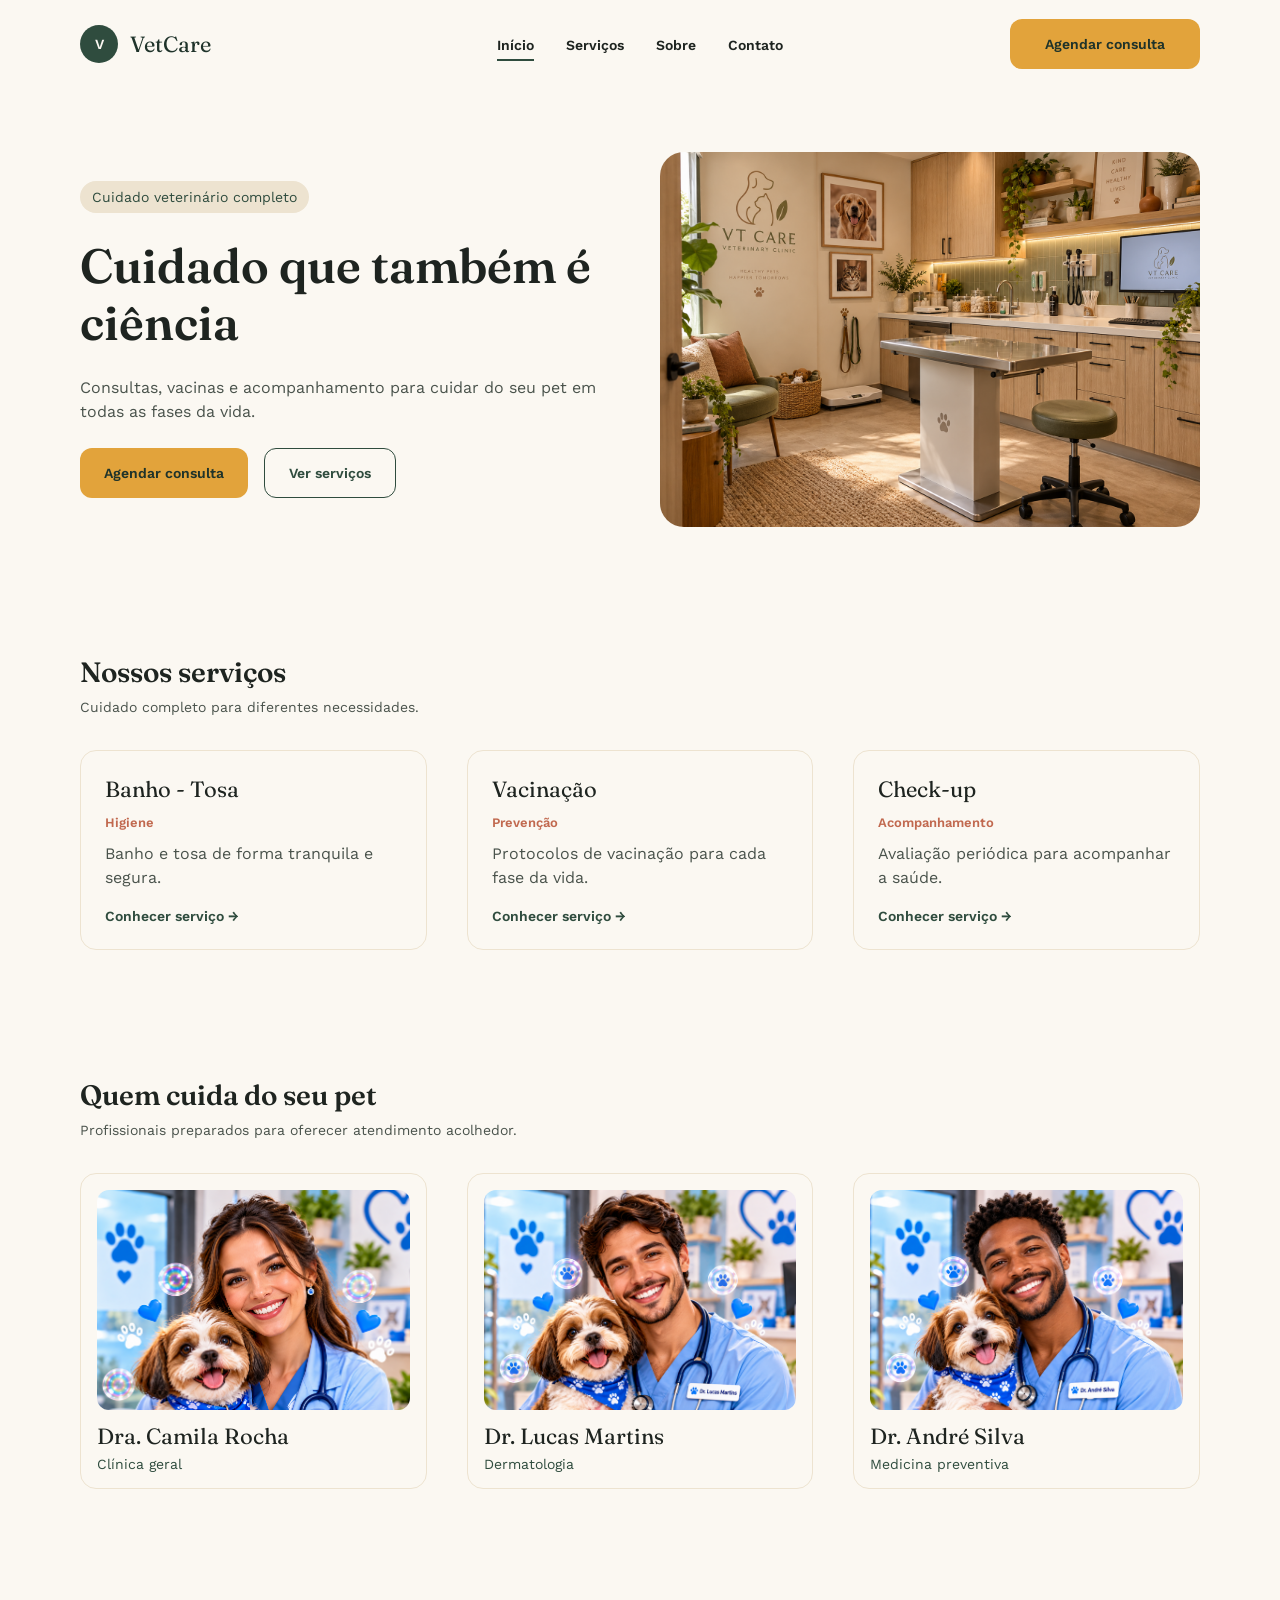
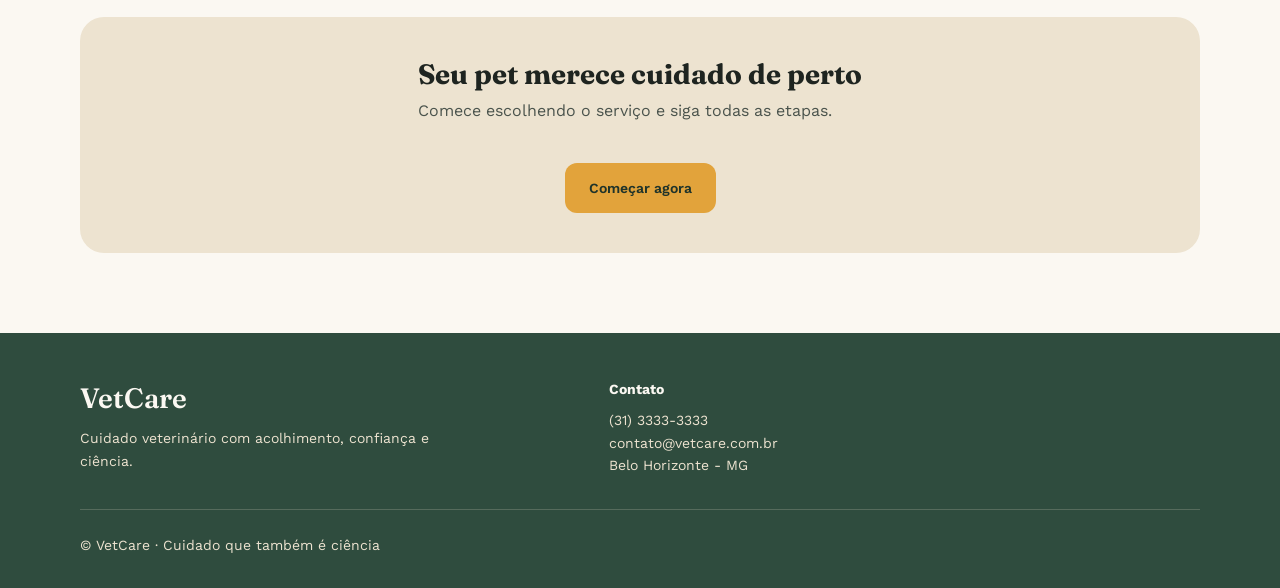
==== commit e994d95a: "Feat-TelasMobile" ====
--- a/index.html
+++ b/index.html
@@ -39,9 +39,9 @@
 							<a href="./Paginas/contato.html" class="navegacao__link">Contato</a>
 						</li>
 					</ul>
-					<a href="./Paginas/servicos.html" class="botao botao--primario navegacao__cta">Começar agendamento</a>
+					<a href="./Paginas/servicos.html" class="botao botao--primario navegacao__cta">Agendar consulta</a>
 				</nav>
-				<a href="./Paginas/servicos.html" class="botao botao--primario cabecalho__cta">Começar agendamento</a>
+				<a href="./Paginas/servicos.html" class="botao botao--primario cabecalho__cta">Agendar consulta</a>
 			</div>
 		</header>
 		<main>
@@ -52,8 +52,8 @@
 						<h1>Cuidado que também é ciência</h1>
 						<p>Consultas, vacinas e acompanhamento para cuidar do seu pet em todas as fases da vida.</p>
 						<div class="hero__acoes">
-							<a href="./Paginas/servicos.html" class="botao botao--primario">Começar agendamento</a>
-							<a href="./Paginas/servicos.html" class="botao botao--secundario">Conhecer serviços</a>
+							<a href="./Paginas/servicos.html" class="botao botao--primario">Agendar consulta</a>
+							<a href="./Paginas/servicos.html" class="botao botao--secundario">Ver serviços</a>
 						</div>
 					</div>
 					<figure class="hero__imagem">
@@ -200,23 +200,6 @@
 					<h2>VetCare</h2>
 					<p>Cuidado veterinário com acolhimento, confiança e ciência.</p>
 				</section>
-				<nav class="rodape__navegacao">
-					<h3>Navegação</h3>
-					<ul>
-						<li>
-							<a href="./index.html">Início</a>
-						</li>
-						<li>
-							<a href="./Paginas/servicos.html">Serviços</a>
-						</li>
-						<li>
-							<a href="./Paginas/sobre.html">Sobre</a>
-						</li>
-						<li>
-							<a href="./Paginas/contato.html">Contato</a>
-						</li>
-					</ul>
-				</nav>
 				<section class="rodape__contato">
 					<h3>Contato</h3>
 					<address>
--- a/Styles/Style.css
+++ b/Styles/Style.css
@@ -43,6 +43,12 @@
     background-color:var(--cor-fundo);
     color:var(--cor-texto);
     font-family:var(--fonte-corpo);
+    display:flex;
+    flex-direction:column;
+}
+
+main{
+    flex:1;
 }
 
 img{
--- a/Styles/Global.css
+++ b/Styles/Global.css
@@ -121,7 +121,8 @@
 }
 
 .rodape{
-    display:none;
+    display:none;   
+    bottom: 0;
 }
 
 
--- a/Styles/Home.css
+++ b/Styles/Home.css
@@ -33,12 +33,12 @@
 
 .hero__acoes{
     display:flex;
-    flex-direction:column;
+    flex-direction: row;
     gap:12px;
 }
 
 .hero__acoes .botao{
-    width:100%;
+    width:auto;
 }
 
 .hero__imagem{
